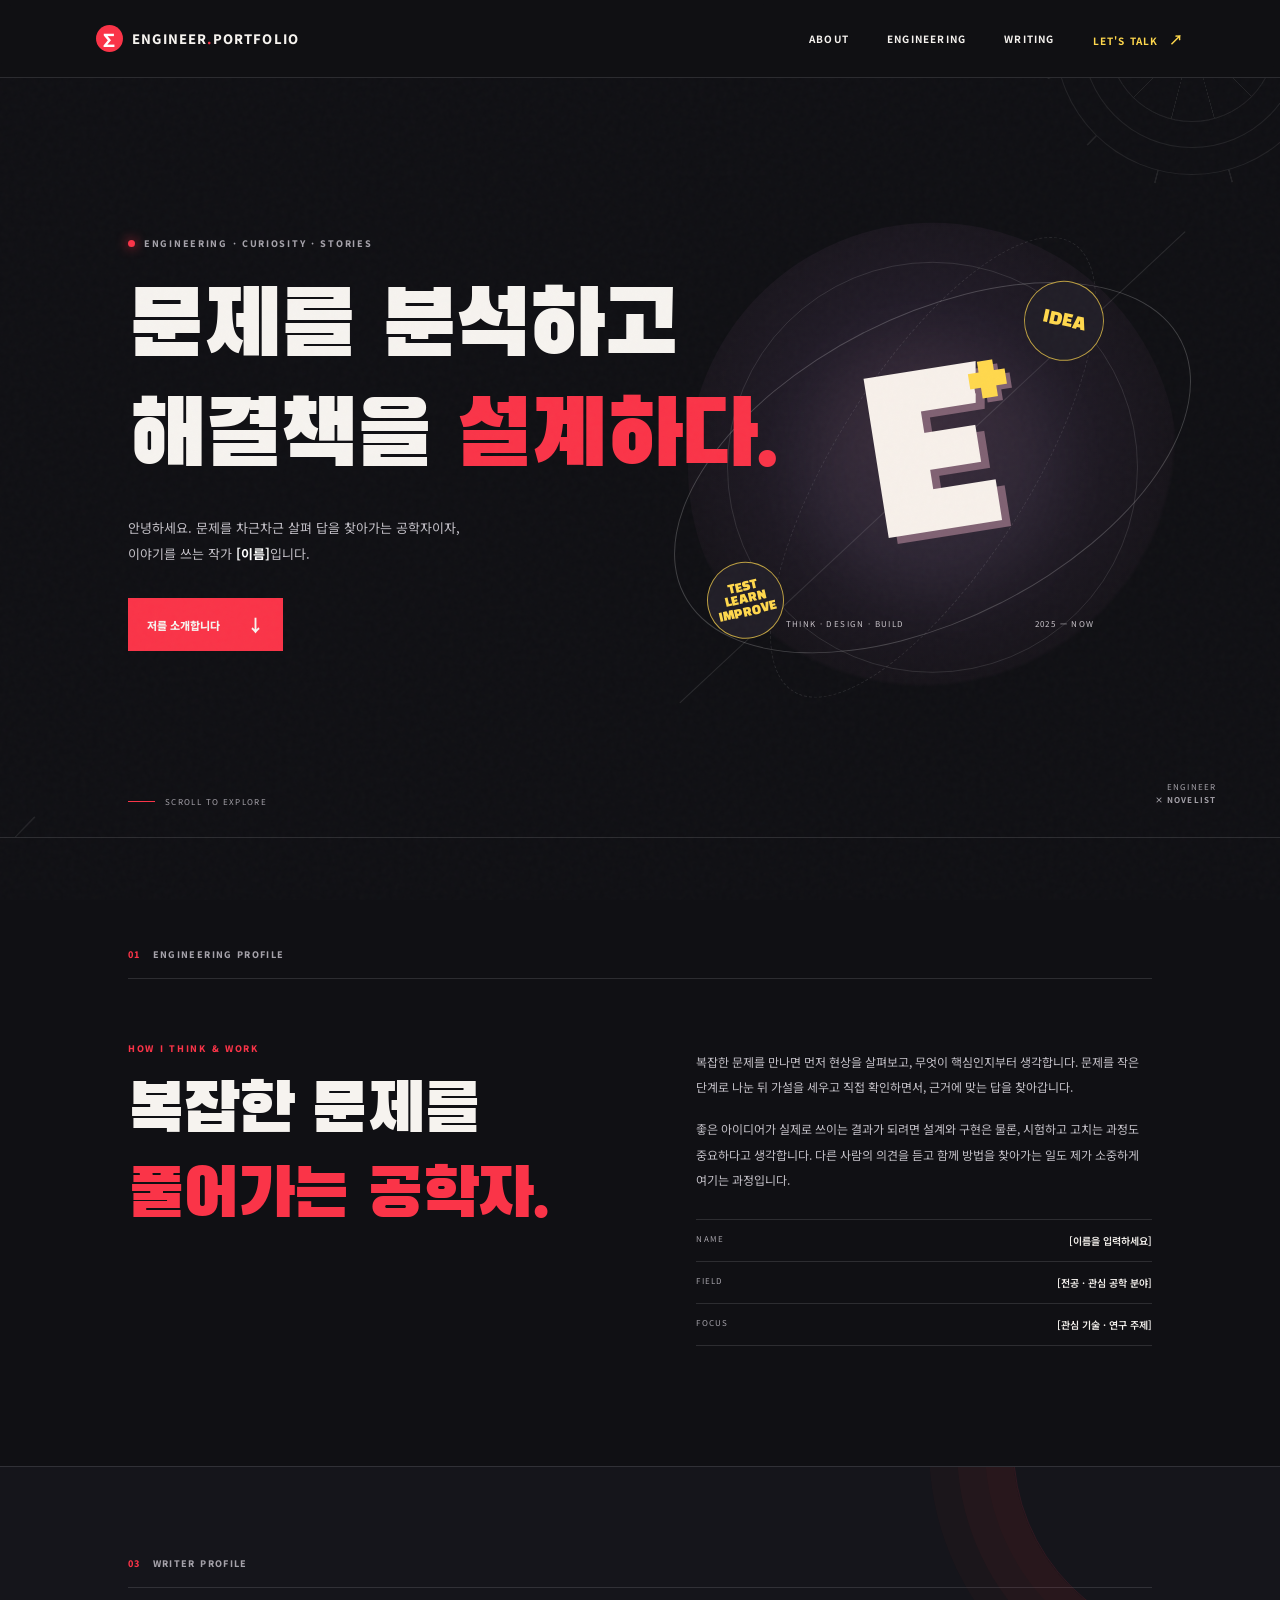
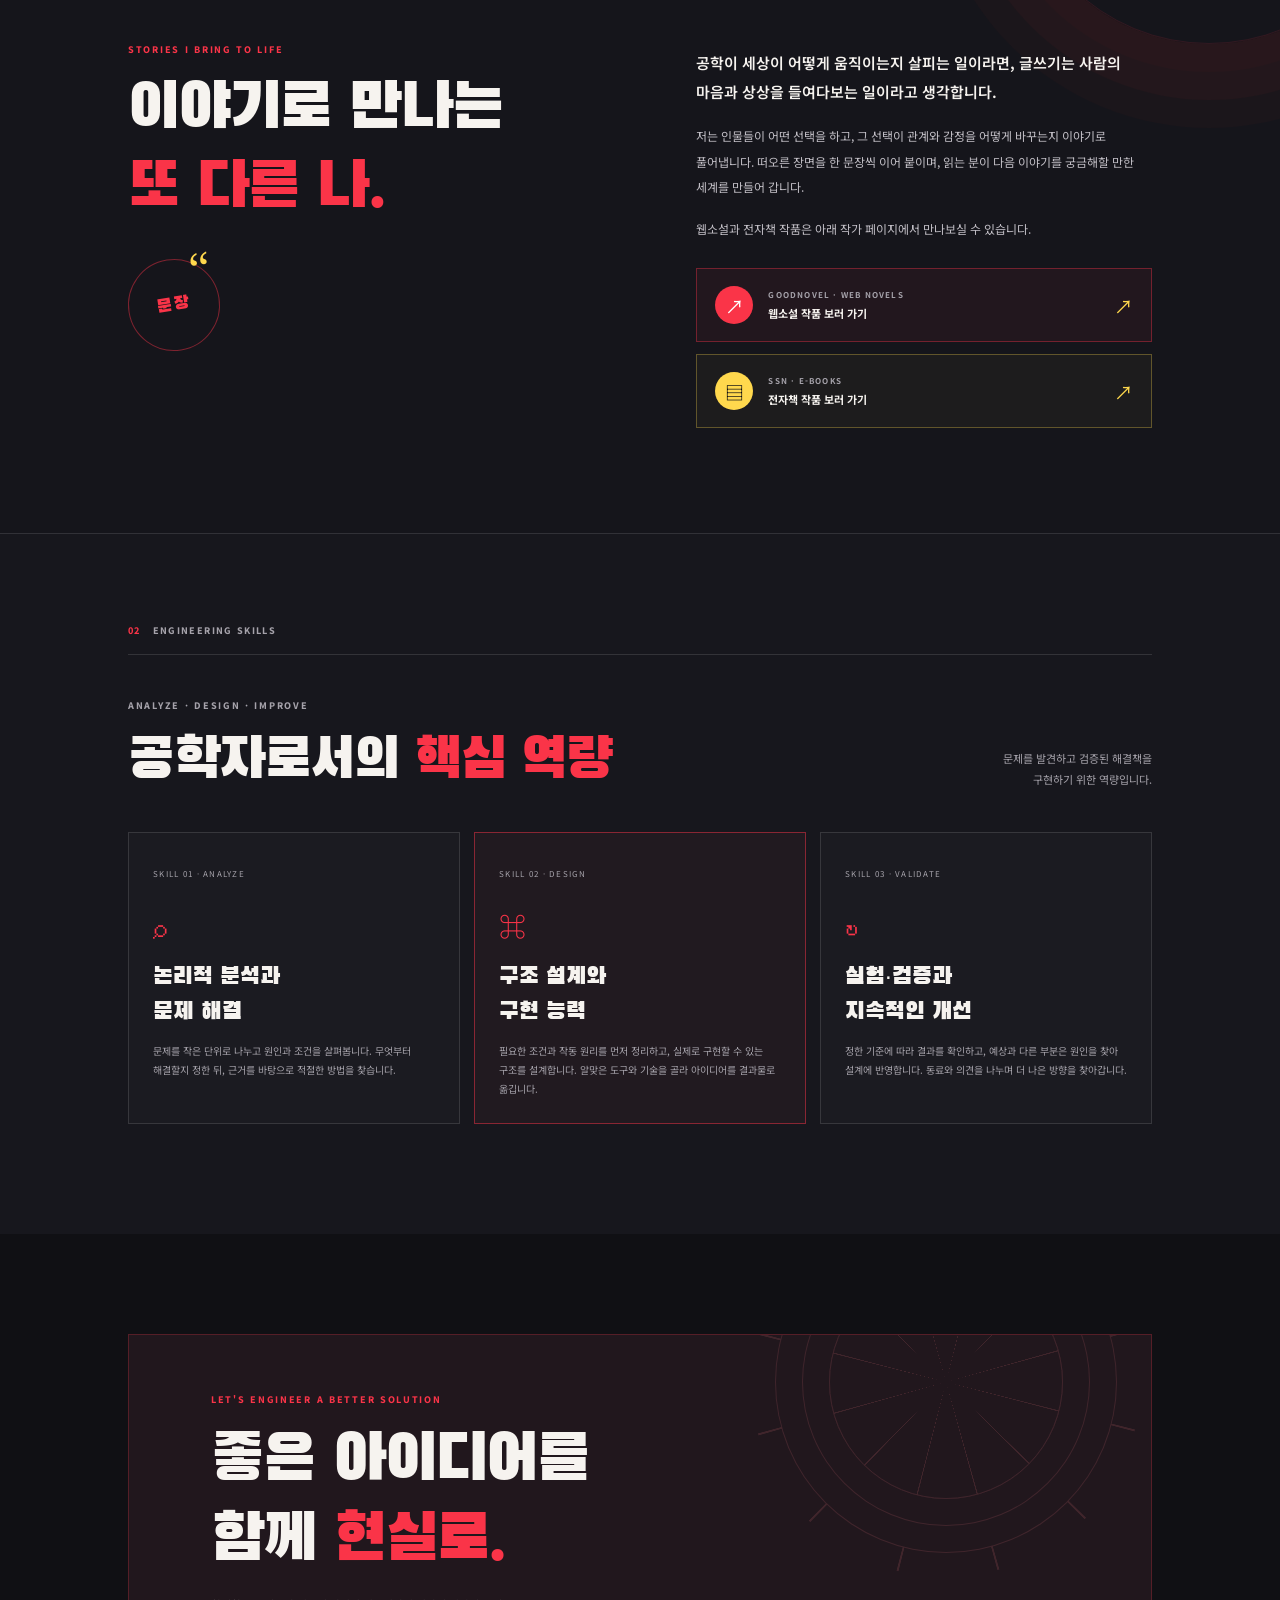
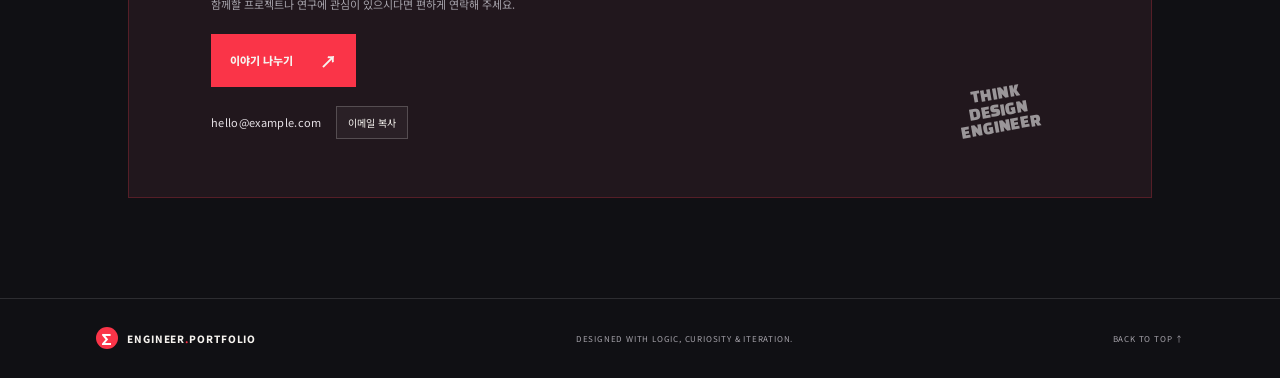
==== index.html @ 5119127a "Improve search engine discoverability" ====
<!DOCTYPE html>
<html lang="ko">
<head>
  <meta charset="UTF-8">
  <meta name="viewport" content="width=device-width, initial-scale=1.0">
  <meta name="theme-color" content="#101014">
  <meta name="description" content="공학과 글쓰기를 함께 이어가는 포트폴리오입니다. 문제를 분석하고 해결책을 설계하는 과정, 웹소설과 전자책 작품을 소개합니다.">
  <meta name="robots" content="index,follow,max-image-preview:large">
  <link rel="canonical" href="https://ahnyeeun1481-ctrl.github.io/ai2/">
  <meta property="og:type" content="website">
  <meta property="og:locale" content="ko_KR">
  <meta property="og:site_name" content="Engineer &amp; Novelist Portfolio">
  <meta property="og:title" content="공학자이자 작가의 포트폴리오">
  <meta property="og:description" content="공학과 글쓰기를 함께 이어가는 포트폴리오입니다. 공학 프로젝트와 웹소설·전자책 작품을 소개합니다.">
  <meta property="og:url" content="https://ahnyeeun1481-ctrl.github.io/ai2/">
  <meta name="twitter:card" content="summary">
  <title>공학자이자 작가의 포트폴리오 | Engineer &amp; Novelist</title>
  <script type="application/ld+json">
    {
      "@context": "https://schema.org",
      "@type": "ProfilePage",
      "name": "공학자이자 작가의 포트폴리오",
      "url": "https://ahnyeeun1481-ctrl.github.io/ai2/",
      "inLanguage": "ko-KR",
      "mainEntity": {
        "@type": "Person",
        "jobTitle": ["공학자", "작가"],
        "knowsAbout": ["공학", "문제 해결", "웹소설", "전자책"]
      }
    }
  </script>
  <link rel="preconnect" href="https://fonts.googleapis.com">
  <link rel="preconnect" href="https://fonts.gstatic.com" crossorigin>
  <link href="https://fonts.googleapis.com/css2?family=Black+Han+Sans&family=Noto+Sans+KR:wght@400;500;600;700;800&display=swap" rel="stylesheet">
  <link rel="stylesheet" href="style.css">
  <script src="script.js" defer></script>
</head>
<body>
  <div class="page-grain" aria-hidden="true"></div>
  <header class="site-header">
    <a class="brand" href="#home" aria-label="홈으로">
      <span class="brand-mark" aria-hidden="true">∑</span>
      <span>ENGINEER<span class="brand-dot">.</span>PORTFOLIO</span>
    </a>
    <button class="menu-toggle" type="button" aria-label="메뉴 열기" aria-expanded="false" aria-controls="main-nav">
      <span></span><span></span>
    </button>
    <nav class="main-nav" id="main-nav" aria-label="주요 메뉴">
      <a href="#about">ABOUT</a>
      <a href="#powers">ENGINEERING</a>
      <a href="#writing">WRITING</a>
      <a href="#contact" class="nav-contact">LET'S TALK <span aria-hidden="true">↗</span></a>
    </nav>
    <div class="reading-progress" aria-hidden="true"><span class="reading-progress-bar"></span></div>
  </header>

  <main>
    <section class="intro" id="home">
      <div class="blueprint-decoration web-one" aria-hidden="true"></div>
      <div class="blueprint-decoration web-two" aria-hidden="true"></div>
      <div class="intro-copy">
        <p class="eyebrow"><span class="status-dot"></span> ENGINEERING · CURIOSITY · STORIES</p>
        <h1>문제를 분석하고<br>해결책을 <span class="accent-text">설계하다.</span></h1>
        <p class="hero-description">안녕하세요. 문제를 차근차근 살펴 답을 찾아가는 공학자이자,<br class="desktop-break"> 이야기를 쓰는 작가 <strong>[이름]</strong>입니다.</p>
        <a class="primary-button" href="#about">저를 소개합니다 <span aria-hidden="true">↓</span></a>
      </div>
      <div class="engineering-art" aria-label="공학 설계와 회로를 표현한 그래픽">
        <div class="art-orbit orbit-one"></div>
        <div class="art-orbit orbit-two"></div>
        <div class="hero-sun"></div>
        <div class="engineering-monogram">E<span>+</span></div>
        <div class="art-caption"><span>THINK · DESIGN · BUILD</span><span>2025 — NOW</span></div>
        <div class="burst burst-top" aria-hidden="true">IDEA</div>
        <div class="burst burst-bottom" aria-hidden="true">TEST<br>LEARN<br>IMPROVE</div>
      </div>
      <a class="scroll-cue" href="#about"><span></span> SCROLL TO EXPLORE</a>
      <div class="folio-number" aria-hidden="true">ENGINEER<br><strong>× NOVELIST</strong></div>
    </section>

    <section class="about section-wrap" id="about">
      <div class="section-label"><span>01</span> ENGINEERING PROFILE</div>
      <div class="about-grid">
        <div>
          <p class="eyebrow red-eyebrow">HOW I THINK & WORK</p>
          <h2>복잡한 문제를<br><span class="accent-text">풀어가는 공학자.</span></h2>
        </div>
        <div class="about-copy">
          <p>복잡한 문제를 만나면 먼저 현상을 살펴보고, 무엇이 핵심인지부터 생각합니다. 문제를 작은 단계로 나눈 뒤 가설을 세우고 직접 확인하면서, 근거에 맞는 답을 찾아갑니다.</p>
          <p>좋은 아이디어가 실제로 쓰이는 결과가 되려면 설계와 구현은 물론, 시험하고 고치는 과정도 중요하다고 생각합니다. 다른 사람의 의견을 듣고 함께 방법을 찾아가는 일도 제가 소중하게 여기는 과정입니다.</p>
          <div class="identity-list">
            <div><span>NAME</span><strong>[이름을 입력하세요]</strong></div>
            <div><span>FIELD</span><strong>[전공 · 관심 공학 분야]</strong></div>
            <div><span>FOCUS</span><strong>[관심 기술 · 연구 주제]</strong></div>
          </div>
        </div>
      </div>
    </section>

    <section class="writing-section" id="writing">
      <div class="section-wrap">
        <div class="section-label"><span>03</span> WRITER PROFILE</div>
        <div class="writing-grid">
          <div class="writing-heading">
            <p class="eyebrow red-eyebrow">STORIES I BRING TO LIFE</p>
            <h2>이야기로 만나는<br><span class="accent-text">또 다른 나.</span></h2>
            <div class="writing-emblem" aria-hidden="true"><span>문장</span><b>“</b></div>
          </div>
          <div class="writing-copy">
            <p class="writing-lead">공학이 세상이 어떻게 움직이는지 살피는 일이라면, 글쓰기는 사람의 마음과 상상을 들여다보는 일이라고 생각합니다.</p>
            <p>저는 인물들이 어떤 선택을 하고, 그 선택이 관계와 감정을 어떻게 바꾸는지 이야기로 풀어냅니다. 떠오른 장면을 한 문장씩 이어 붙이며, 읽는 분이 다음 이야기를 궁금해할 만한 세계를 만들어 갑니다.</p>
            <p>웹소설과 전자책 작품은 아래 작가 페이지에서 만나보실 수 있습니다.</p>
            <a class="writer-link" href="https://www.goodnovel.com/author/324108716" target="_blank" rel="noopener noreferrer">
              <span class="writer-link-icon" aria-hidden="true">↗</span>
              <span><small>GOODNOVEL · WEB NOVELS</small><strong>웹소설 작품 보러 가기</strong></span>
              <span class="writer-link-arrow" aria-hidden="true">↗</span>
            </a>
            <a class="writer-link ebook-link" href="https://ssn.so/series/author/33793/" target="_blank" rel="noopener noreferrer">
              <span class="writer-link-icon" aria-hidden="true">▤</span>
              <span><small>SSN · E-BOOKS</small><strong>전자책 작품 보러 가기</strong></span>
              <span class="writer-link-arrow" aria-hidden="true">↗</span>
            </a>
          </div>
        </div>
      </div>
    </section>

    <section class="powers" id="powers">
      <div class="section-wrap">
        <div class="section-label"><span>02</span> ENGINEERING SKILLS</div>
        <div class="powers-heading">
          <div><p class="eyebrow">ANALYZE · DESIGN · IMPROVE</p><h2>공학자로서의 <span class="accent-text">핵심 역량</span></h2></div>
          <p>문제를 발견하고 검증된 해결책을<br>구현하기 위한 역량입니다.</p>
        </div>
        <div class="power-cards">
          <article class="power-card">
            <span class="card-number">SKILL 01 · ANALYZE</span><span class="power-icon" aria-hidden="true">⌕</span>
            <h3>논리적 분석과<br>문제 해결</h3><p>문제를 작은 단위로 나누고 원인과 조건을 살펴봅니다. 무엇부터 해결할지 정한 뒤, 근거를 바탕으로 적절한 방법을 찾습니다.</p>
          </article>
          <article class="power-card featured-card">
            <span class="card-number">SKILL 02 · DESIGN</span><span class="power-icon" aria-hidden="true">⌘</span>
            <h3>구조 설계와<br>구현 능력</h3><p>필요한 조건과 작동 원리를 먼저 정리하고, 실제로 구현할 수 있는 구조를 설계합니다. 알맞은 도구와 기술을 골라 아이디어를 결과물로 옮깁니다.</p>
          </article>
          <article class="power-card">
            <span class="card-number">SKILL 03 · VALIDATE</span><span class="power-icon" aria-hidden="true">↻</span>
            <h3>실험·검증과<br>지속적인 개선</h3><p>정한 기준에 따라 결과를 확인하고, 예상과 다른 부분은 원인을 찾아 설계에 반영합니다. 동료와 의견을 나누며 더 나은 방향을 찾아갑니다.</p>
          </article>
        </div>
      </div>
    </section>

    <section class="contact section-wrap" id="contact">
      <div class="contact-panel">
        <div class="contact-web" aria-hidden="true"></div>
        <p class="eyebrow">LET'S ENGINEER A BETTER SOLUTION</p>
        <h2>좋은 아이디어를<br>함께 <span class="accent-text">현실로.</span></h2>
        <p class="contact-description">함께할 프로젝트나 연구에 관심이 있으시다면 편하게 연락해 주세요.</p>
        <a class="primary-button" href="mailto:hello@example.com">이야기 나누기 <span aria-hidden="true">↗</span></a>
        <div class="contact-copy-row">
          <span class="contact-email">hello@example.com</span>
          <button class="copy-email-button" type="button" data-email="hello@example.com">이메일 복사</button>
          <span class="copy-status" role="status" aria-live="polite"></span>
        </div>
        <span class="contact-stamp" aria-hidden="true">THINK<br>DESIGN<br>ENGINEER</span>
      </div>
    </section>
  </main>

  <footer class="site-footer"><a class="brand" href="#home"><span class="brand-mark" aria-hidden="true">∑</span><span>ENGINEER<span class="brand-dot">.</span>PORTFOLIO</span></a><p>DESIGNED WITH LOGIC, CURIOSITY & ITERATION.</p><a href="#home" class="back-top">BACK TO TOP ↑</a></footer>
  <button class="back-to-top-button" type="button" aria-label="페이지 맨 위로 이동" aria-hidden="true" tabindex="-1" title="맨 위로">↑</button>
</body>
</html>
---- style.css ----
:root {
  color-scheme: dark;
  --bg: #101014;
  --panel: #17171d;
  --text: #f6f3ef;
  --muted: #a5a2aa;
  --red: #fa3448;
  --yellow: #ffd84d;
  --line: rgba(255,255,255,.12);
  --display: "Black Han Sans", Impact, sans-serif;
  --body: "Noto Sans KR", sans-serif;
}

* { box-sizing: border-box; }
html { scroll-behavior: smooth; scroll-padding-top: 90px; }
body { margin: 0; background: var(--bg); color: var(--text); font-family: var(--body); -webkit-font-smoothing: antialiased; }
a { color: inherit; text-decoration: none; }
button { font: inherit; }
.page-grain { position: fixed; inset: 0; z-index: 5; pointer-events: none; opacity: .08; background-image: url("data:image/svg+xml,%3Csvg viewBox='0 0 180 180' xmlns='http://www.w3.org/2000/svg'%3E%3Cfilter id='n'%3E%3CfeTurbulence type='fractalNoise' baseFrequency='.9' numOctaves='3' stitchTiles='stitch'/%3E%3C/filter%3E%3Crect width='100%25' height='100%25' filter='url(%23n)' opacity='.28'/%3E%3C/svg%3E"); }
.site-header { height: 78px; padding: 0 7.5%; display: flex; align-items: center; justify-content: space-between; border-bottom: 1px solid var(--line); position: sticky; top: 0; z-index: 10; background: rgba(16,16,20,.88); backdrop-filter: blur(16px); -webkit-backdrop-filter: blur(16px); }
.reading-progress { position: absolute; left: 0; right: 0; bottom: -1px; height: 2px; overflow: hidden; pointer-events: none; }
.reading-progress-bar { display: block; width: 100%; height: 100%; background: var(--red); transform: scaleX(0); transform-origin: left; will-change: transform; }
.brand { display: inline-flex; align-items: center; gap: 9px; font-size: 13px; font-weight: 800; letter-spacing: .09em; }
.brand-mark { display: grid; place-items: center; width: 27px; height: 27px; border-radius: 50%; background: var(--red); color: white; font-size: 18px; }
.brand-dot { color: var(--red); }
.main-nav { display: flex; align-items: center; gap: 38px; font-size: 10px; font-weight: 700; letter-spacing: .12em; }
.main-nav a { transition: color .2s; }
.main-nav a:hover, .back-top:hover { color: var(--red); }
.main-nav .nav-contact { color: var(--yellow); }
.nav-contact span { margin-left: 6px; font-size: 14px; }
.menu-toggle { display: none; }
.intro { min-height: 650px; height: min(760px, calc(100svh - 78px)); max-height: 850px; padding: 0 10%; position: relative; overflow: hidden; display: flex; align-items: center; border-bottom: 1px solid var(--line); }
.intro-copy { position: relative; z-index: 2; padding-bottom: 27px; }
.eyebrow { font-size: 9px; font-weight: 800; letter-spacing: .19em; color: var(--muted); }
.intro .eyebrow { display: flex; align-items: center; gap: 9px; }
.status-dot { width: 7px; height: 7px; border-radius: 50%; background: var(--red); box-shadow: 0 0 12px var(--red); }
h1, h2, h3, p { margin-top: 0; }
h1, h2 { font-family: var(--display); font-weight: 400; letter-spacing: -.025em; }
h1 { font-size: clamp(53px, 7.2vw, 94px); line-height: 1.19; margin: 25px 0 21px; }
.accent-text { color: var(--red); }
.hero-description { color: #c2bfc6; font-size: 13px; line-height: 2; }
.hero-description strong { color: white; }
.primary-button { display: inline-flex; align-items: center; gap: 27px; padding: 14px 19px; margin-top: 18px; background: var(--red); font-size: 11px; font-weight: 800; transition: transform .2s, background .2s; }
.primary-button:hover { transform: translateY(-3px); background: #ff4b5d; }
.primary-button span { font-size: 17px; }
.engineering-art { width: min(42vw, 490px); aspect-ratio: 1; position: absolute; right: 8%; top: 50%; transform: translateY(-48%); border-radius: 50%; display: grid; place-items: center; background: radial-gradient(circle at 48% 43%, #302330 0, #221c28 33%, #17141a 66%, transparent 67%); }
.engineering-art::before { content: ""; position: absolute; inset: 8%; border: 1px solid rgba(255,255,255,.11); border-radius: 50%; }
.engineering-art::after { content: ""; position: absolute; width: 141%; height: 1px; background: rgba(255,255,255,.11); transform: rotate(-43deg); }
.hero-sun { position: absolute; width: 52%; height: 52%; border-radius: 50%; background: #827089; opacity: .13; filter: blur(30px); }
.engineering-monogram { position: relative; z-index: 1; font-family: var(--display); font-size: clamp(110px, 18vw, 215px); letter-spacing: -.12em; color: #f7f0ea; text-shadow: 8px 8px 0 #806273; transform: rotate(-9deg); }
.engineering-monogram span { color: var(--yellow); font-size: .48em; vertical-align: top; text-shadow: 4px 4px 0 #806273; }
.art-orbit { position: absolute; border: 1px solid rgba(255,255,255,.2); border-radius: 50%; transform: rotate(-27deg); }
.orbit-one { inset: 19% -7%; }
.orbit-two { inset: -4% 30%; transform: rotate(32deg); border-style: dashed; opacity: .5; }
.art-caption { position: absolute; left: 20%; right: 17%; bottom: 17%; display: flex; justify-content: space-between; font-size: 8px; letter-spacing: .17em; color: #c9c4ca; }
.burst { position: absolute; z-index: 2; display: grid; place-items: center; width: 80px; height: 80px; border: 1px solid rgba(255,216,77,.7); border-radius: 50%; background: #211e27; color: var(--yellow); font-family: var(--display); text-align: center; }
.burst-top { top: 12%; right: 15%; font-size: 17px; transform: rotate(12deg); }
.burst-bottom { width: 77px; height: 77px; left: 4%; bottom: 15%; font-size: 12px; line-height: 1.05; transform: rotate(-13deg); }
.blueprint-decoration { position: absolute; width: 300px; height: 300px; opacity: .09; pointer-events: none; }
.web-one { top: -190px; right: -62px; background: repeating-conic-gradient(from 0deg at 50% 50%, transparent 0deg 14deg, #ddd 14.2deg 14.6deg, transparent 14.8deg 30deg); border-radius: 50%; }
.web-one::after { content: ""; position: absolute; inset: 22%; border: 1px solid #ddd; border-radius: 50%; box-shadow: 0 0 0 25px var(--bg), 0 0 0 26px #ddd, 0 0 0 52px var(--bg), 0 0 0 53px #ddd; }
.web-two { bottom: -237px; left: -220px; background: repeating-conic-gradient(transparent 0deg 14deg, #ddd 14.2deg 14.6deg, transparent 14.8deg 30deg); border-radius: 50%; }
.scroll-cue { position: absolute; bottom: 30px; left: 10%; display: flex; align-items: center; gap: 10px; font-size: 8px; letter-spacing: .17em; color: var(--muted); }
.scroll-cue span { width: 27px; height: 1px; background: var(--red); }
.folio-number { position: absolute; right: 5%; bottom: 30px; color: var(--muted); font-size: 8px; line-height: 1.7; letter-spacing: .14em; text-align: right; }
.issue-number strong { color: white; }
.section-wrap { padding-left: 10%; padding-right: 10%; }
.about { padding-top: 110px; padding-bottom: 120px; }
.section-label { display: flex; gap: 12px; align-items: center; padding-bottom: 17px; border-bottom: 1px solid var(--line); font-size: 9px; font-weight: 800; letter-spacing: .15em; color: var(--muted); }
.section-label span { color: var(--red); }
.about-grid { display: grid; grid-template-columns: 1fr 1fr; gap: 11%; padding-top: 63px; }
.red-eyebrow { color: var(--red); }
h2 { font-size: clamp(42px, 5.5vw, 68px); line-height: 1.25; margin: 15px 0 0; }
.about-copy { padding-top: 7px; }
.about-copy > p { font-size: 12px; color: #c2bfc6; line-height: 2.1; margin-bottom: 17px; word-break: keep-all; }
.identity-list { border-top: 1px solid var(--line); margin-top: 27px; }
.identity-list div { display: flex; justify-content: space-between; gap: 15px; border-bottom: 1px solid var(--line); padding: 13px 0; font-size: 10px; }
.identity-list span { color: var(--muted); font-size: 8px; letter-spacing: .15em; }
.identity-list strong { font-weight: 600; text-align: right; }
.writing-section { position: relative; overflow: hidden; padding: 90px 0 105px; background: #15151b; border-top: 1px solid var(--line); border-bottom: 1px solid var(--line); }
.writing-section::after { content: ""; position: absolute; width: 390px; height: 390px; top: -215px; right: -125px; border: 1px solid rgba(250,52,72,.12); border-radius: 50%; box-shadow: 0 0 0 28px rgba(250,52,72,.025), 0 0 0 56px rgba(250,52,72,.035), 0 0 0 84px rgba(250,52,72,.025); pointer-events: none; }
.writing-grid { position: relative; z-index: 1; display: grid; grid-template-columns: 1fr 1fr; gap: 11%; padding-top: 55px; }
.writing-heading { position: relative; }
.writing-heading h2 { font-size: clamp(42px, 5vw, 63px); }
.writing-emblem { position: relative; display: grid; place-items: center; width: 92px; height: 92px; margin-top: 31px; border: 1px solid rgba(250,52,72,.45); border-radius: 50%; color: var(--red); font-family: var(--display); transform: rotate(-9deg); }
.writing-emblem span { font-size: 18px; letter-spacing: .12em; }
.writing-emblem b { position: absolute; top: -15px; right: 3px; color: var(--yellow); font-family: Georgia, serif; font-size: 48px; font-weight: 400; }
.writing-copy { padding-top: 5px; }
.writing-copy > p { color: #c2bfc6; font-size: 12px; line-height: 2.1; margin-bottom: 17px; word-break: keep-all; }
.writing-copy > .writing-lead { color: var(--text); font-size: 15px; font-weight: 600; line-height: 1.95; }
.writer-link { display: flex; align-items: center; gap: 15px; margin-top: 27px; padding: 17px 18px; border: 1px solid rgba(250,52,72,.38); background: rgba(250,52,72,.055); transition: background .2s, border-color .2s, transform .2s; }
.writer-link:hover { transform: translateY(-3px); border-color: var(--red); background: rgba(250,52,72,.12); }
.writer-link.ebook-link { margin-top: 12px; border-color: rgba(255,216,77,.3); background: rgba(255,216,77,.035); }
.writer-link.ebook-link:hover { border-color: var(--yellow); background: rgba(255,216,77,.1); }
.writer-link.ebook-link .writer-link-icon { background: var(--yellow); color: var(--bg); }
.writer-link-icon { display: grid; place-items: center; flex: 0 0 38px; height: 38px; border-radius: 50%; background: var(--red); color: white; font-size: 19px; }
.writer-link > span:nth-child(2) { display: grid; gap: 5px; }
.writer-link small { color: var(--muted); font-size: 8px; font-weight: 700; letter-spacing: .15em; }
.writer-link strong { font-size: 11px; }
.writer-link-arrow { margin-left: auto; color: var(--yellow); font-size: 19px; }
.powers { background: #17171d; padding: 90px 0 110px; }
.powers-heading { display: flex; align-items: end; justify-content: space-between; padding: 44px 0 35px; }
.powers-heading h2 { font-size: clamp(38px, 4.7vw, 56px); }
.powers-heading > p { color: var(--muted); font-size: 11px; line-height: 1.9; text-align: right; margin: 0 0 7px; }
.power-cards { display: grid; grid-template-columns: repeat(3, 1fr); gap: 14px; }
.power-card { min-height: 260px; position: relative; padding: 25px 24px; border: 1px solid var(--line); background: rgba(255,255,255,.015); transition: border-color .25s, background .25s, transform .25s, box-shadow .25s; }
.power-card:hover { transform: translateY(-5px); border-color: rgba(250,52,72,.55); background: rgba(250,52,72,.045); box-shadow: 0 16px 35px rgba(0,0,0,.2); }
.featured-card { background: #211a20; border-color: rgba(250,52,72,.48); transform: translateY(-8px); }
.featured-card:hover { transform: translateY(-13px); }
.card-number { color: var(--muted); font-size: 8px; letter-spacing: .16em; }
.power-icon { display: block; margin: 24px 0 15px; color: var(--red); font-size: 27px; }
.power-card h3 { font-family: var(--display); font-size: 24px; font-weight: 400; line-height: 1.45; margin-bottom: 11px; }
.power-card p { margin: 0; color: var(--muted); font-size: 10px; line-height: 1.9; word-break: keep-all; }
.contact { padding-top: 100px; padding-bottom: 100px; }
.contact-panel { position: relative; overflow: hidden; min-height: 355px; padding: 58px 8%; background: #21171d; border: 1px solid rgba(250,52,72,.24); }
.contact-panel > :not(.contact-web) { position: relative; z-index: 1; }
.contact-panel .eyebrow { color: var(--red); }
.contact-panel h2 { font-size: clamp(43px, 5.2vw, 64px); }
.contact-description { color: var(--muted); font-size: 11px; margin: 15px 0 0; }
.contact-panel .primary-button { margin-top: 22px; }
.contact-copy-row { display: flex; align-items: center; flex-wrap: wrap; gap: 10px 14px; margin-top: 19px; }
.contact-email { color: #e5e0e5; font-size: 11px; letter-spacing: .03em; }
.copy-email-button { padding: 8px 11px; border: 1px solid rgba(255,255,255,.2); background: rgba(255,255,255,.04); color: var(--text); font-size: 10px; cursor: pointer; transition: border-color .2s, background .2s, color .2s; }
.copy-email-button:hover, .copy-email-button:focus-visible { border-color: var(--red); background: rgba(250,52,72,.12); }
.copy-status { min-height: 1em; color: var(--yellow); font-size: 10px; }
.copy-email-button:focus-visible, .back-to-top-button:focus-visible { outline: 2px solid var(--yellow); outline-offset: 3px; }
.contact-web { position: absolute; width: 390px; height: 390px; right: 1%; top: -32%; opacity: .22; border-radius: 50%; background: repeating-conic-gradient(transparent 0deg 14deg, #ad5660 14.2deg 14.6deg, transparent 14.8deg 30deg); }
.contact-web::after { content: ""; position: absolute; inset: 20%; border: 1px solid #ad5660; border-radius: 50%; box-shadow: 0 0 0 26px #21171d, 0 0 0 27px #ad5660, 0 0 0 53px #21171d, 0 0 0 54px #ad5660; }
.contact-stamp { position: absolute !important; right: 11%; bottom: 13%; color: rgba(255,255,255,.55); font-family: var(--display); font-size: 15px; line-height: 1.1; text-align: center; transform: rotate(-10deg); }
.site-footer { min-height: 80px; padding: 20px 7.5%; border-top: 1px solid var(--line); display: flex; align-items: center; justify-content: space-between; gap: 16px; }
.site-footer .brand { font-size: 10px; }
.site-footer .brand-mark { width: 22px; height: 22px; font-size: 15px; }
.site-footer p, .back-top { color: var(--muted); font-size: 8px; letter-spacing: .1em; margin: 0; }
.back-top { transition: color .2s; }
.back-to-top-button { position: fixed; right: 24px; bottom: 24px; z-index: 8; display: grid; place-items: center; width: 46px; height: 46px; border: 1px solid rgba(255,255,255,.2); border-radius: 50%; background: rgba(23,23,29,.92); color: var(--text); font-size: 22px; cursor: pointer; opacity: 0; visibility: hidden; transform: translateY(10px); transition: opacity .2s, visibility .2s, transform .2s, background .2s, border-color .2s; backdrop-filter: blur(10px); -webkit-backdrop-filter: blur(10px); }
.back-to-top-button.is-visible { opacity: 1; visibility: visible; transform: translateY(0); }
.back-to-top-button:hover { border-color: var(--red); background: var(--red); }
.reveal { opacity: 0; transform: translateY(22px); transition: opacity .65s ease, transform .65s ease; }
.reveal.is-visible { opacity: 1; transform: translateY(0); }

@media (min-width: 1400px) { .intro { padding-left: calc((100vw - 1120px)/2); } .scroll-cue { left: calc((100vw - 1120px)/2); } }
@media (max-width: 800px) {
  .site-header { height: 68px; padding: 0 6%; }
  .menu-toggle { width: 38px; height: 38px; display: grid; align-content: center; justify-items: center; gap: 6px; border: 1px solid var(--line); background: transparent; color: white; cursor: pointer; }
  .menu-toggle span { width: 15px; height: 1px; background: currentColor; transition: transform .2s; }
  .menu-toggle[aria-expanded="true"] span:first-child { transform: translateY(3.5px) rotate(45deg); }
  .menu-toggle[aria-expanded="true"] span:last-child { transform: translateY(-3.5px) rotate(-45deg); }
  .main-nav { position: absolute; top: 67px; left: 0; right: 0; display: none; gap: 0; flex-direction: column; align-items: stretch; padding: 9px 6% 17px; background: #141419; border-bottom: 1px solid var(--line); }
  .main-nav.is-open { display: flex; }
  .main-nav a { padding: 13px 0; border-bottom: 1px solid var(--line); }
  .main-nav a:last-child { border: 0; }
  .intro { min-height: 710px; height: calc(100svh - 68px); max-height: 850px; padding: 0 7%; align-items: flex-start; }
  .intro-copy { padding-top: 13vh; }
  .engineering-art { width: min(70vw, 390px); top: auto; right: 4%; bottom: 0; transform: none; opacity: .82; }
  .intro-copy { z-index: 3; }
  h1 { font-size: clamp(53px, 11vw, 78px); }
  .hero-description { font-size: 12px; }
  .scroll-cue { left: 7%; bottom: 23px; }
  .folio-number { right: 7%; bottom: 23px; }
  .section-wrap { padding-left: 7%; padding-right: 7%; }
  .about { padding-top: 80px; padding-bottom: 85px; }
  .about-grid { grid-template-columns: 1fr; gap: 28px; padding-top: 40px; }
  .about-grid h2 br { display: none; }
  .writing-section { padding: 72px 0 78px; }
  .writing-grid { grid-template-columns: 1fr; gap: 23px; padding-top: 40px; }
  .writing-emblem { width: 72px; height: 72px; margin-top: 20px; }
  .writing-emblem span { font-size: 15px; }
  .writing-emblem b { font-size: 40px; }
  .powers { padding: 72px 0 80px; }
  .power-cards { grid-template-columns: 1fr; gap: 11px; }
  .power-card { min-height: auto; padding: 23px; }
  .featured-card, .featured-card:hover { transform: none; }
  .power-icon { margin: 15px 0 8px; }
  .power-card h3 br { display: none; }
  .contact { padding-top: 70px; padding-bottom: 70px; }
  .contact-panel { padding: 45px 7%; }
  .contact-stamp { right: 7%; bottom: 8%; }
  .back-to-top-button { right: 16px; bottom: 16px; width: 42px; height: 42px; }
}
@media (max-width: 480px) {
  .intro { min-height: 680px; }
  .intro-copy { padding-top: 12vh; }
  .intro .eyebrow { font-size: 7px; }
  h1 { font-size: 51px; }
  .engineering-art { width: 83vw; right: -7%; bottom: 4%; }
  .burst-top { width: 65px; height: 65px; }
  .burst-bottom { width: 62px; height: 62px; font-size: 10px; }
  .desktop-break { display: none; }
  .powers-heading { align-items: flex-start; gap: 10px; flex-direction: column; }
  .powers-heading > p { text-align: left; }
  .writer-link { gap: 11px; padding: 14px 12px; }
  .writer-link strong { font-size: 10px; }
  .contact-stamp { font-size: 11px; }
  .site-footer { flex-wrap: wrap; padding: 20px 6%; }
  .site-footer p { order: 3; width: 100%; }
}
@media (prefers-reduced-motion: reduce) { *, *::before, *::after { scroll-behavior: auto !important; transition-duration: .01ms !important; animation-duration: .01ms !important; } .reveal { opacity: 1; transform: none; } }
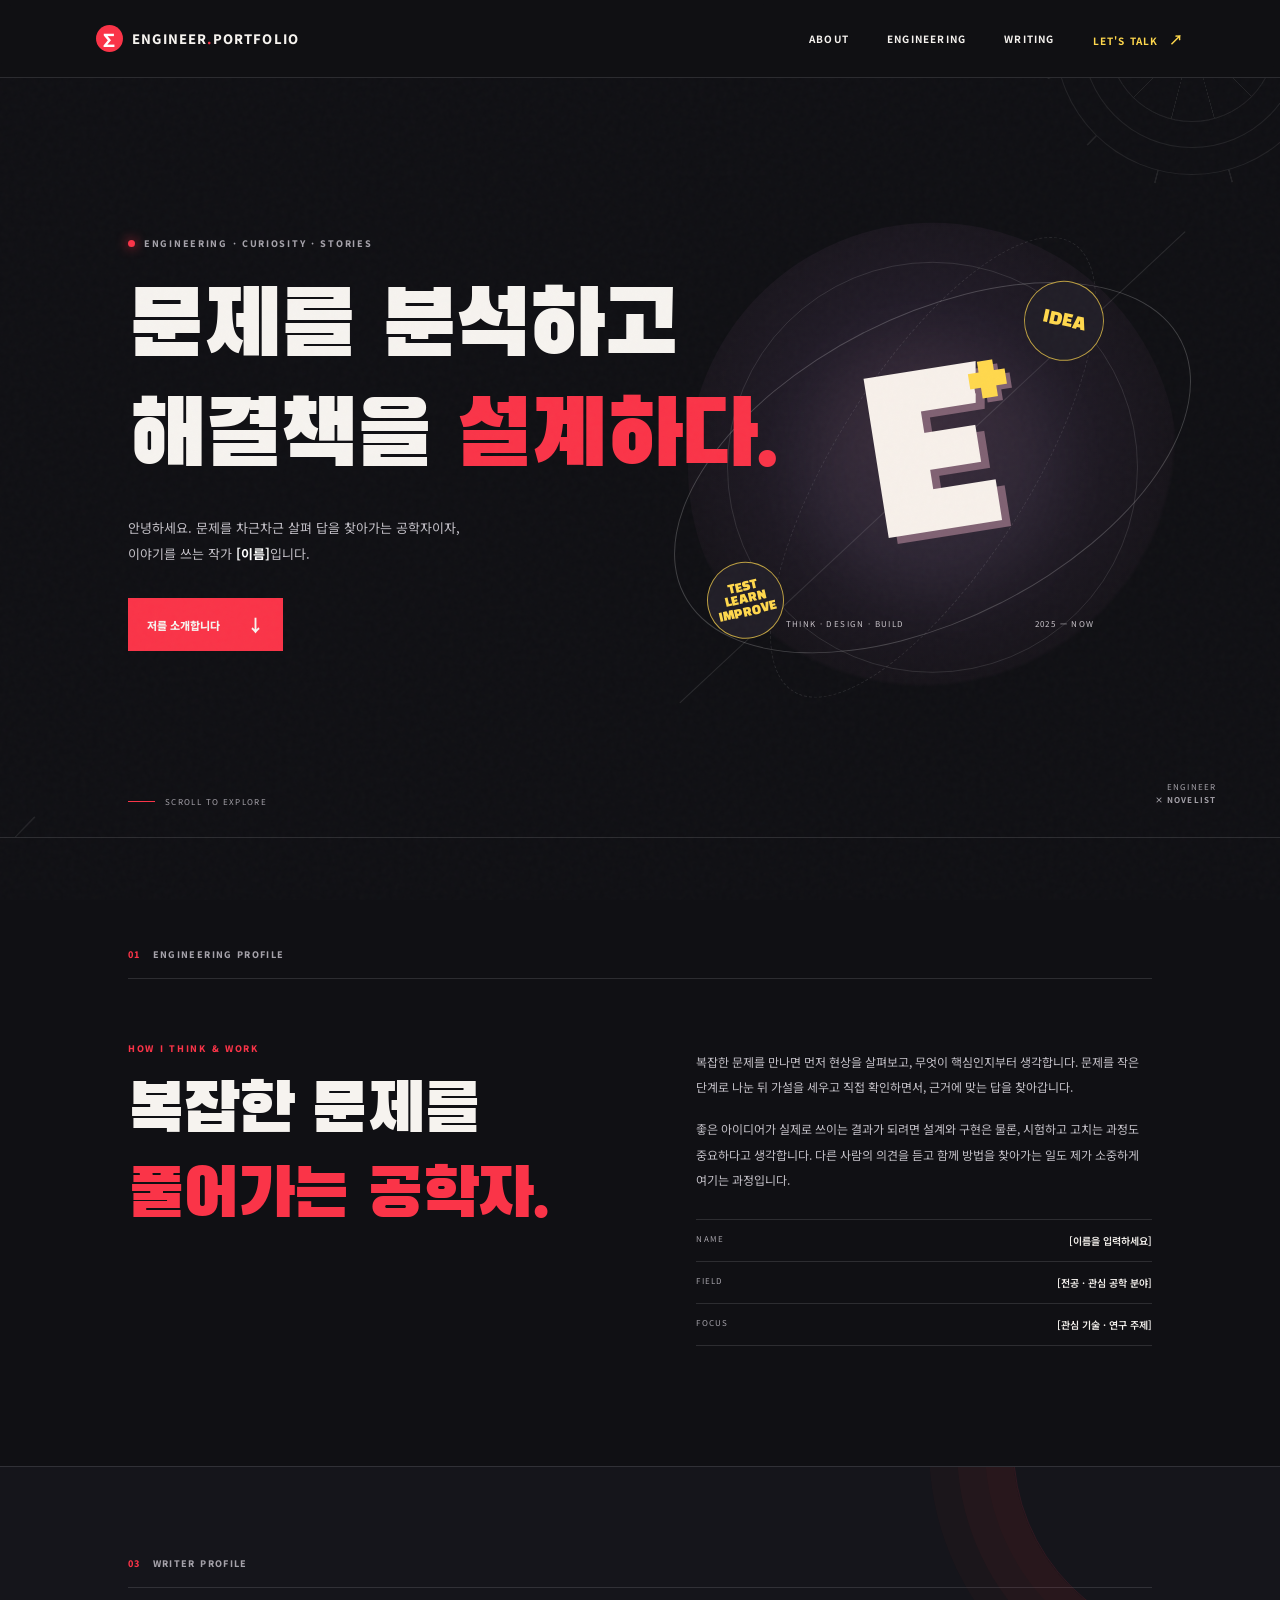
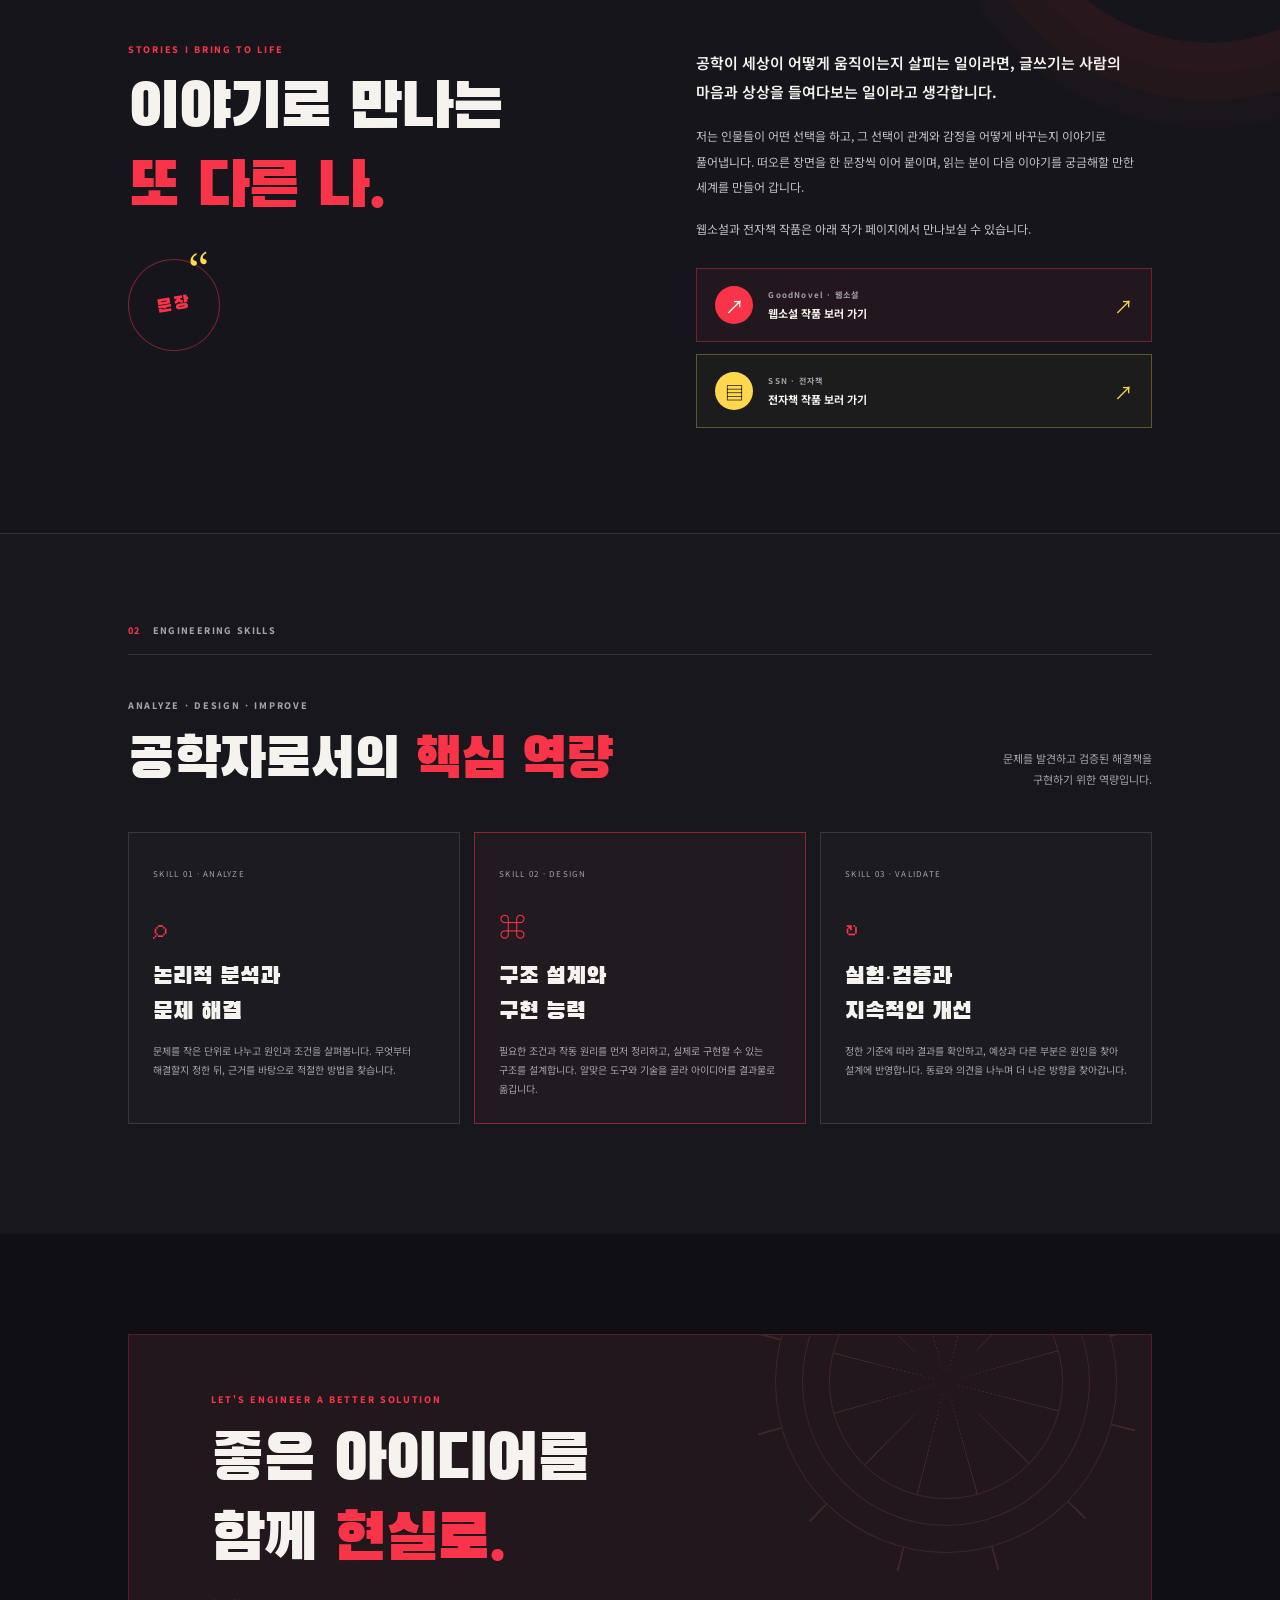
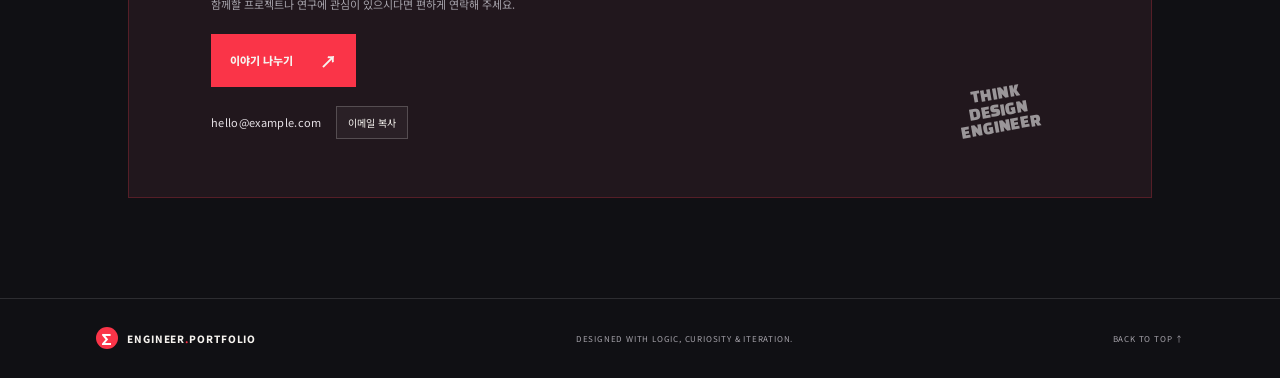
==== commit 8b0003e6: "Add local SQLite content management" ====
--- a/index.html
+++ b/index.html
@@ -4,22 +4,33 @@
   <meta charset="UTF-8">
   <meta name="viewport" content="width=device-width, initial-scale=1.0">
   <meta name="theme-color" content="#101014">
-  <meta name="description" content="공학과 글쓰기를 함께 이어가는 포트폴리오입니다. 문제를 분석하고 해결책을 설계하는 과정, 웹소설과 전자책 작품을 소개합니다.">
+  <meta name="description" content="문제를 분석하고 해결책을 설계하는 공학자, 인물과 이야기를 쓰는 소설 작가의 포트폴리오입니다. 공학 역량과 웹소설·전자책 작품을 소개합니다.">
   <meta name="robots" content="index,follow,max-image-preview:large">
   <link rel="canonical" href="https://ahnyeeun1481-ctrl.github.io/ai2/">
+  <link rel="alternate" type="application/json" href="site-content.json" title="Portfolio content data">
   <meta property="og:type" content="website">
   <meta property="og:locale" content="ko_KR">
-  <meta property="og:site_name" content="Engineer &amp; Novelist Portfolio">
-  <meta property="og:title" content="공학자이자 작가의 포트폴리오">
-  <meta property="og:description" content="공학과 글쓰기를 함께 이어가는 포트폴리오입니다. 공학 프로젝트와 웹소설·전자책 작품을 소개합니다.">
+  <meta property="og:site_name" content="공학자이자 소설 작가">
+  <meta property="og:title" content="공학자이자 소설 작가 | 공학·웹소설·전자책 포트폴리오">
+  <meta property="og:description" content="문제를 분석하고 해결책을 설계하는 공학자, 인물과 이야기를 쓰는 소설 작가의 포트폴리오입니다. 공학 역량과 웹소설·전자책 작품을 소개합니다.">
   <meta property="og:url" content="https://ahnyeeun1481-ctrl.github.io/ai2/">
-  <meta name="twitter:card" content="summary">
-  <title>공학자이자 작가의 포트폴리오 | Engineer &amp; Novelist</title>
+  <meta property="og:image" content="https://ahnyeeun1481-ctrl.github.io/ai2/og-image.svg">
+  <meta property="og:image:secure_url" content="https://ahnyeeun1481-ctrl.github.io/ai2/og-image.svg">
+  <meta property="og:image:type" content="image/svg+xml">
+  <meta property="og:image:width" content="1200">
+  <meta property="og:image:height" content="630">
+  <meta property="og:image:alt" content="공학자이자 소설 작가의 포트폴리오. 문제를 분석하고 이야기를 씁니다.">
+  <meta name="twitter:card" content="summary_large_image">
+  <meta name="twitter:title" content="공학자이자 소설 작가 | 공학·웹소설·전자책 포트폴리오">
+  <meta name="twitter:description" content="문제를 분석하고 해결책을 설계하는 공학자, 인물과 이야기를 쓰는 소설 작가의 포트폴리오입니다.">
+  <meta name="twitter:image" content="https://ahnyeeun1481-ctrl.github.io/ai2/og-image.svg">
+  <meta name="twitter:image:alt" content="공학자이자 소설 작가의 포트폴리오">
+  <title>공학자이자 소설 작가 | 공학·웹소설·전자책 포트폴리오</title>
   <script type="application/ld+json">
     {
       "@context": "https://schema.org",
       "@type": "ProfilePage",
-      "name": "공학자이자 작가의 포트폴리오",
+      "name": "공학자이자 소설 작가 포트폴리오",
       "url": "https://ahnyeeun1481-ctrl.github.io/ai2/",
       "inLanguage": "ko-KR",
       "mainEntity": {
@@ -85,12 +96,12 @@
           <h2>복잡한 문제를<br><span class="accent-text">풀어가는 공학자.</span></h2>
         </div>
         <div class="about-copy">
-          <p>복잡한 문제를 만나면 먼저 현상을 살펴보고, 무엇이 핵심인지부터 생각합니다. 문제를 작은 단계로 나눈 뒤 가설을 세우고 직접 확인하면서, 근거에 맞는 답을 찾아갑니다.</p>
-          <p>좋은 아이디어가 실제로 쓰이는 결과가 되려면 설계와 구현은 물론, 시험하고 고치는 과정도 중요하다고 생각합니다. 다른 사람의 의견을 듣고 함께 방법을 찾아가는 일도 제가 소중하게 여기는 과정입니다.</p>
+          <p data-content="about_paragraph_1">복잡한 문제를 만나면 먼저 현상을 살펴보고, 무엇이 핵심인지부터 생각합니다. 문제를 작은 단계로 나눈 뒤 가설을 세우고 직접 확인하면서, 근거에 맞는 답을 찾아갑니다.</p>
+          <p data-content="about_paragraph_2">좋은 아이디어가 실제로 쓰이는 결과가 되려면 설계와 구현은 물론, 시험하고 고치는 과정도 중요하다고 생각합니다. 다른 사람의 의견을 듣고 함께 방법을 찾아가는 일도 제가 소중하게 여기는 과정입니다.</p>
           <div class="identity-list">
-            <div><span>NAME</span><strong>[이름을 입력하세요]</strong></div>
-            <div><span>FIELD</span><strong>[전공 · 관심 공학 분야]</strong></div>
-            <div><span>FOCUS</span><strong>[관심 기술 · 연구 주제]</strong></div>
+            <div><span>NAME</span><strong data-content="name">[이름을 입력하세요]</strong></div>
+            <div><span>FIELD</span><strong data-content="field">[전공 · 관심 공학 분야]</strong></div>
+            <div><span>FOCUS</span><strong data-content="focus">[관심 기술 · 연구 주제]</strong></div>
           </div>
         </div>
       </div>
@@ -106,17 +117,17 @@
             <div class="writing-emblem" aria-hidden="true"><span>문장</span><b>“</b></div>
           </div>
           <div class="writing-copy">
-            <p class="writing-lead">공학이 세상이 어떻게 움직이는지 살피는 일이라면, 글쓰기는 사람의 마음과 상상을 들여다보는 일이라고 생각합니다.</p>
-            <p>저는 인물들이 어떤 선택을 하고, 그 선택이 관계와 감정을 어떻게 바꾸는지 이야기로 풀어냅니다. 떠오른 장면을 한 문장씩 이어 붙이며, 읽는 분이 다음 이야기를 궁금해할 만한 세계를 만들어 갑니다.</p>
-            <p>웹소설과 전자책 작품은 아래 작가 페이지에서 만나보실 수 있습니다.</p>
-            <a class="writer-link" href="https://www.goodnovel.com/author/324108716" target="_blank" rel="noopener noreferrer">
+            <p class="writing-lead" data-content="writing_paragraph_1">공학이 세상이 어떻게 움직이는지 살피는 일이라면, 글쓰기는 사람의 마음과 상상을 들여다보는 일이라고 생각합니다.</p>
+            <p data-content="writing_paragraph_2">저는 인물들이 어떤 선택을 하고, 그 선택이 관계와 감정을 어떻게 바꾸는지 이야기로 풀어냅니다. 떠오른 장면을 한 문장씩 이어 붙이며, 읽는 분이 다음 이야기를 궁금해할 만한 세계를 만들어 갑니다.</p>
+            <p data-content="writing_intro">웹소설과 전자책 작품은 아래 작가 페이지에서 만나보실 수 있습니다.</p>
+            <a class="writer-link" data-work-link="webnovels" href="https://www.goodnovel.com/author/324108716" target="_blank" rel="noopener noreferrer">
               <span class="writer-link-icon" aria-hidden="true">↗</span>
-              <span><small>GOODNOVEL · WEB NOVELS</small><strong>웹소설 작품 보러 가기</strong></span>
+              <span><small data-work-platform="webnovels">GOODNOVEL · WEB NOVELS</small><strong data-work-title="webnovels">웹소설 작품 보러 가기</strong></span>
               <span class="writer-link-arrow" aria-hidden="true">↗</span>
             </a>
-            <a class="writer-link ebook-link" href="https://ssn.so/series/author/33793/" target="_blank" rel="noopener noreferrer">
+            <a class="writer-link ebook-link" data-work-link="ebooks" href="https://ssn.so/series/author/33793/" target="_blank" rel="noopener noreferrer">
               <span class="writer-link-icon" aria-hidden="true">▤</span>
-              <span><small>SSN · E-BOOKS</small><strong>전자책 작품 보러 가기</strong></span>
+              <span><small data-work-platform="ebooks">SSN · E-BOOKS</small><strong data-work-title="ebooks">전자책 작품 보러 가기</strong></span>
               <span class="writer-link-arrow" aria-hidden="true">↗</span>
             </a>
           </div>
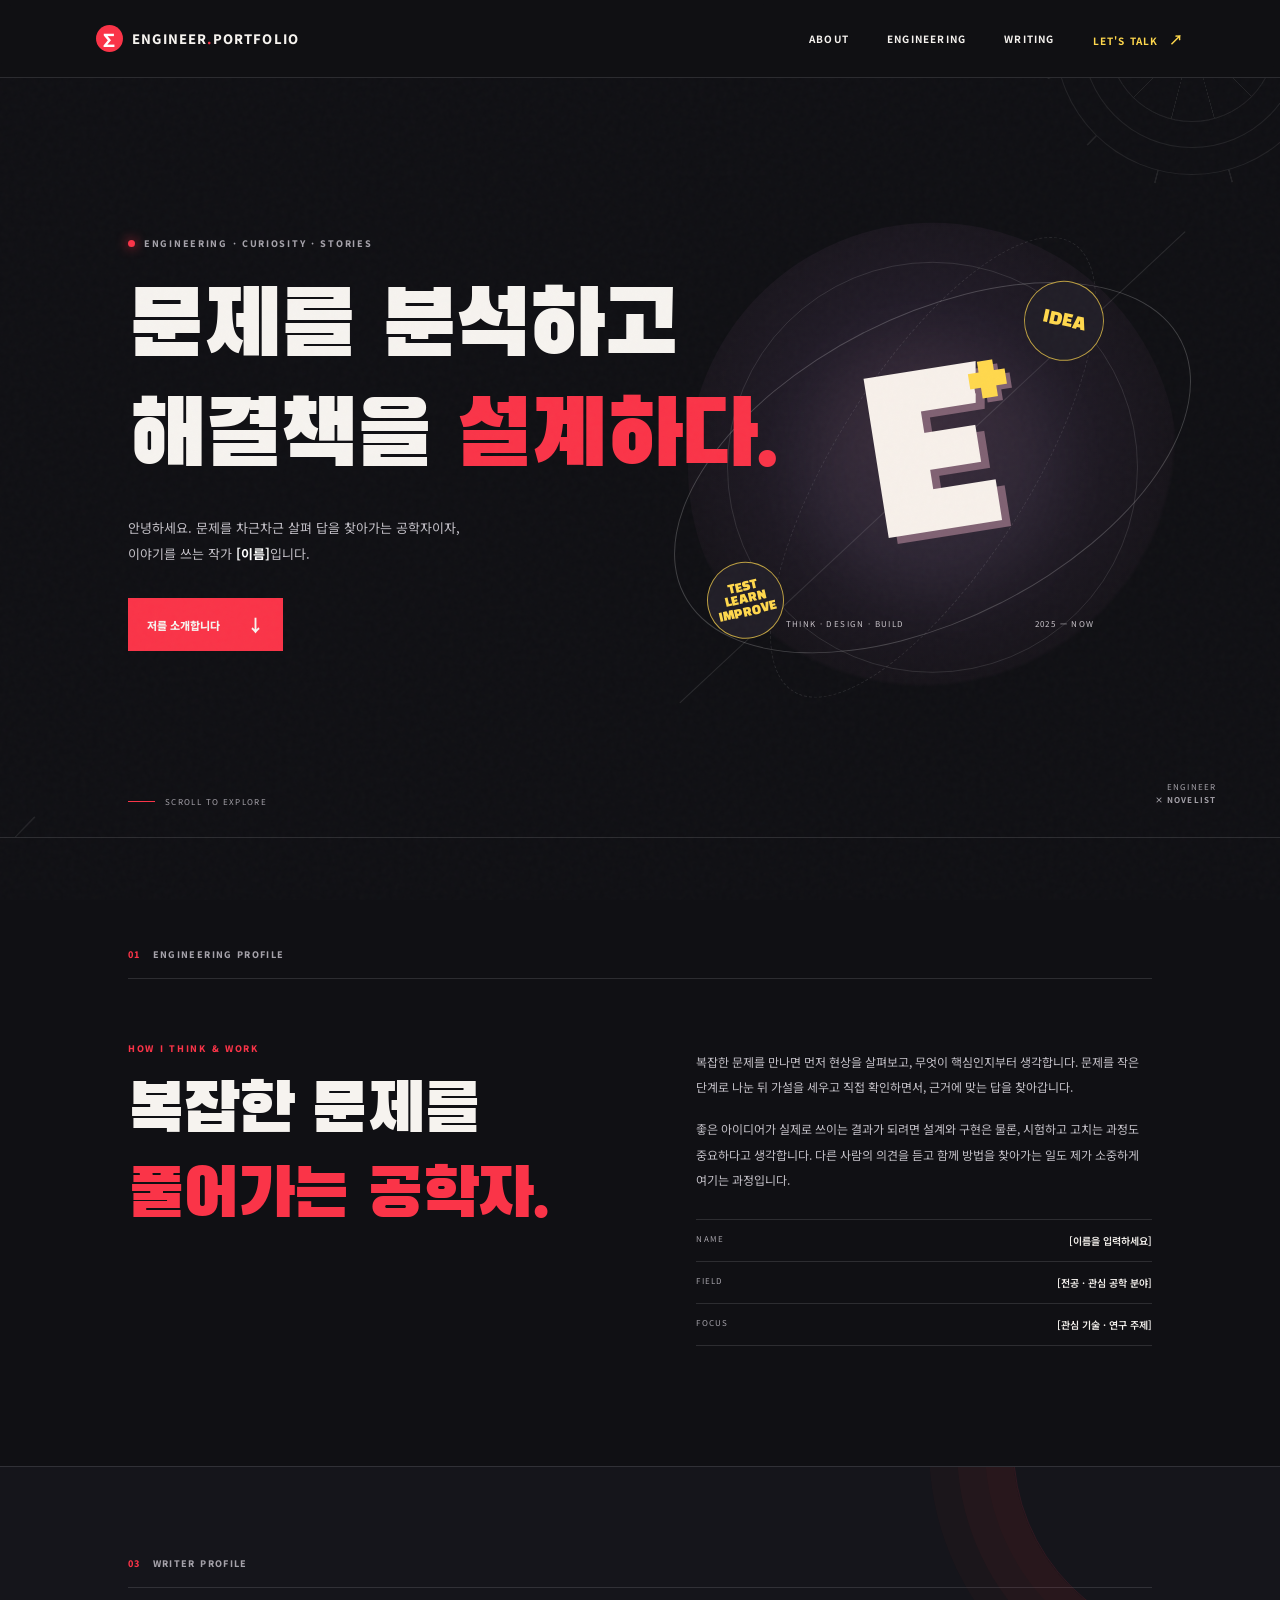
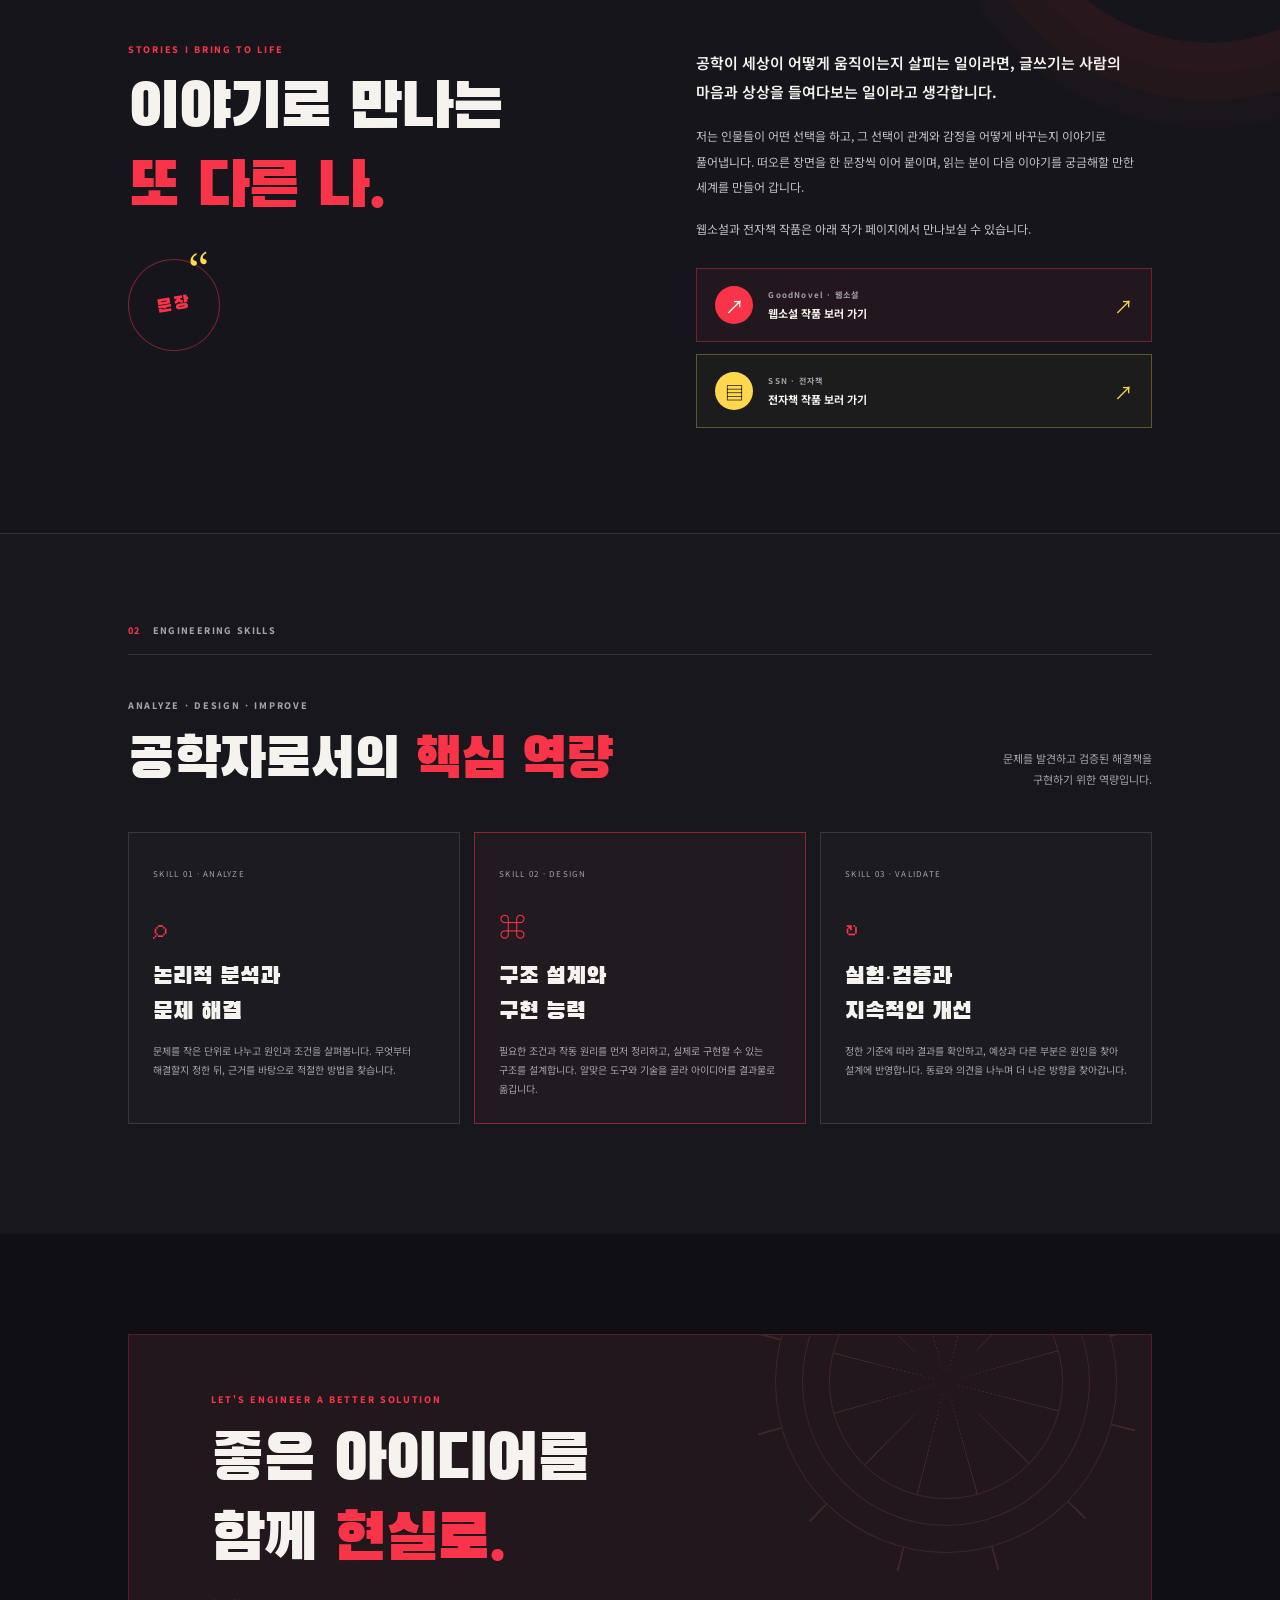
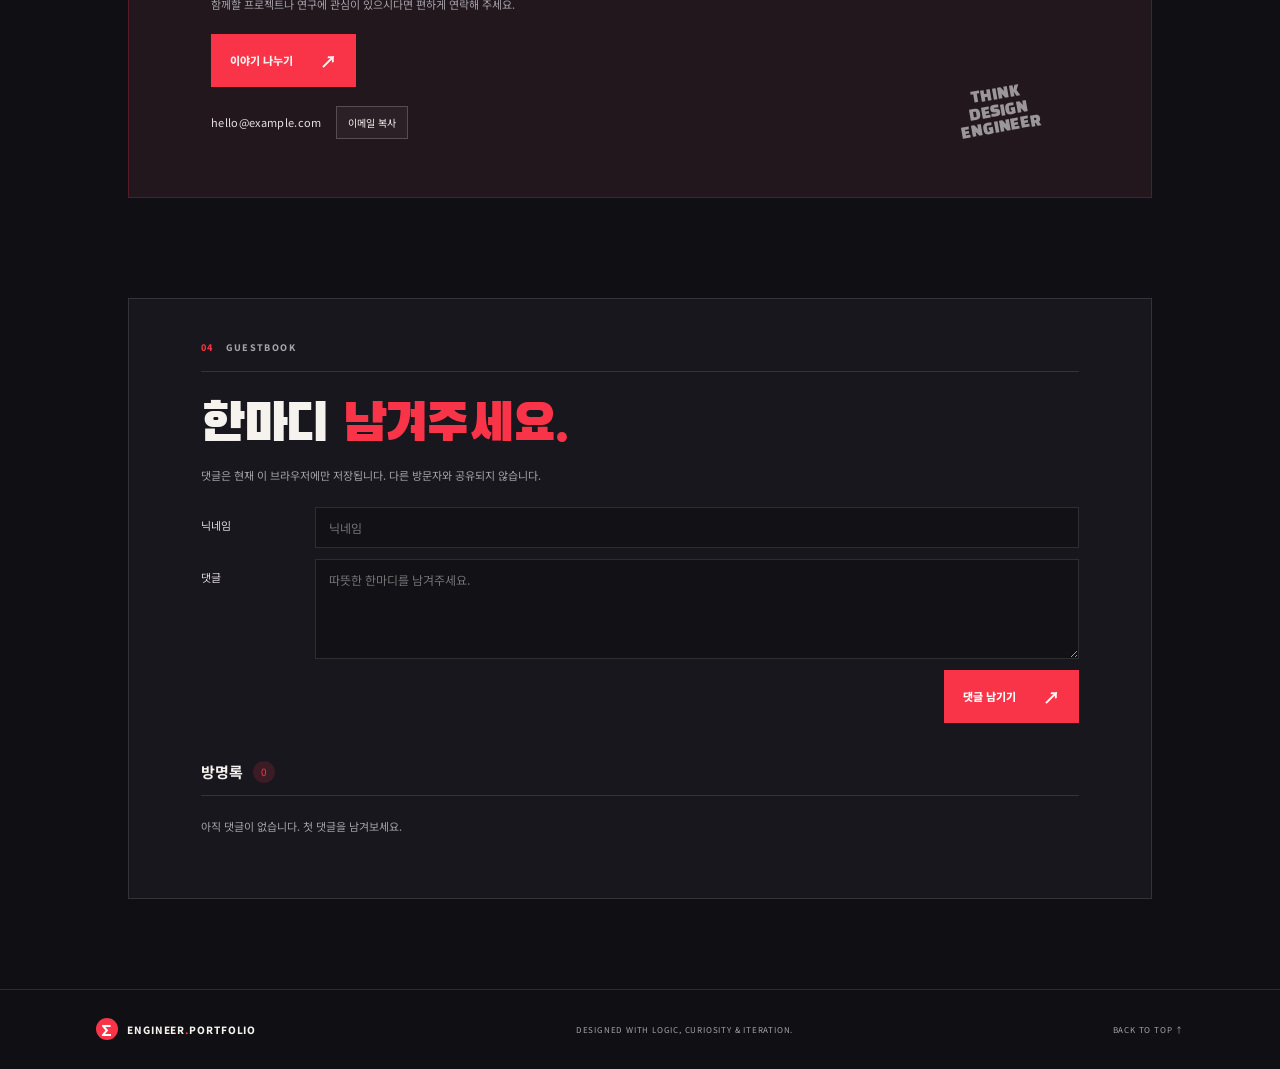
==== commit 3c0052a8: "Add local guestbook with SQLite comments" ====
--- a/index.html
+++ b/index.html
@@ -174,6 +174,23 @@
         <span class="contact-stamp" aria-hidden="true">THINK<br>DESIGN<br>ENGINEER</span>
       </div>
     </section>
+
+    <section class="guestbook section-wrap" id="guestbook">
+      <div class="guestbook-panel">
+        <div class="section-label"><span>04</span> GUESTBOOK</div>
+        <h2>한마디 <span class="accent-text">남겨주세요.</span></h2>
+        <p class="guestbook-notice">댓글은 현재 이 브라우저에만 저장됩니다. 다른 방문자와 공유되지 않습니다.</p>
+        <form class="comment-form" id="comment-form">
+          <label class="comment-name-label" for="comment-name">닉네임</label>
+          <input id="comment-name" name="author" type="text" maxlength="40" autocomplete="nickname" placeholder="닉네임" required>
+          <label class="comment-body-label" for="comment-body">댓글</label>
+          <textarea id="comment-body" name="body" maxlength="1000" rows="4" placeholder="따뜻한 한마디를 남겨주세요." required></textarea>
+          <div class="comment-form-footer"><span id="comment-status" role="status" aria-live="polite"></span><button class="primary-button" type="submit">댓글 남기기 <span aria-hidden="true">↗</span></button></div>
+        </form>
+        <div class="comment-list-heading"><h3>방명록</h3><span id="comment-count">0</span></div>
+        <ul class="comment-list" id="comment-list" aria-live="polite"></ul>
+      </div>
+    </section>
   </main>
 
   <footer class="site-footer"><a class="brand" href="#home"><span class="brand-mark" aria-hidden="true">∑</span><span>ENGINEER<span class="brand-dot">.</span>PORTFOLIO</span></a><p>DESIGNED WITH LOGIC, CURIOSITY & ITERATION.</p><a href="#home" class="back-top">BACK TO TOP ↑</a></footer>
--- a/style.css
+++ b/style.css
@@ -127,6 +127,30 @@
 .contact-web { position: absolute; width: 390px; height: 390px; right: 1%; top: -32%; opacity: .22; border-radius: 50%; background: repeating-conic-gradient(transparent 0deg 14deg, #ad5660 14.2deg 14.6deg, transparent 14.8deg 30deg); }
 .contact-web::after { content: ""; position: absolute; inset: 20%; border: 1px solid #ad5660; border-radius: 50%; box-shadow: 0 0 0 26px #21171d, 0 0 0 27px #ad5660, 0 0 0 53px #21171d, 0 0 0 54px #ad5660; }
 .contact-stamp { position: absolute !important; right: 11%; bottom: 13%; color: rgba(255,255,255,.55); font-family: var(--display); font-size: 15px; line-height: 1.1; text-align: center; transform: rotate(-10deg); }
+.guestbook { padding-top: 0; padding-bottom: 90px; }
+.guestbook-panel { padding: 42px clamp(22px, 6vw, 72px); border: 1px solid var(--line); background: var(--panel); }
+.guestbook-panel h2 { margin: 22px 0 8px; font-size: clamp(34px, 5vw, 52px); }
+.guestbook-notice { color: var(--muted); font-size: 11px; }
+.comment-form { display: grid; grid-template-columns: 100px minmax(0, 1fr); gap: 11px 14px; margin-top: 24px; }
+.comment-form label { align-self: start; padding-top: 10px; color: #ded9df; font-size: 11px; }
+.comment-form input, .comment-form textarea { width: 100%; padding: 11px 13px; border: 1px solid var(--line); background: #111116; color: var(--text); font: inherit; font-size: 12px; }
+.comment-form textarea { min-height: 100px; resize: vertical; }
+.comment-form input:focus, .comment-form textarea:focus { outline: 1px solid var(--red); border-color: var(--red); }
+.comment-form-footer { grid-column: 2; display: flex; align-items: center; justify-content: space-between; gap: 12px; }
+.comment-form-footer .primary-button { margin-top: 0; border: 0; color: white; cursor: pointer; }
+#comment-status { color: var(--yellow); font-size: 10px; }
+.comment-list-heading { display: flex; align-items: center; gap: 10px; margin-top: 38px; padding-bottom: 12px; border-bottom: 1px solid var(--line); }
+.comment-list-heading h3 { margin: 0; font-size: 15px; }
+#comment-count { display: grid; place-items: center; min-width: 22px; height: 22px; border-radius: 50%; background: rgba(250,52,72,.16); color: var(--red); font-size: 10px; }
+.comment-list { display: grid; gap: 0; margin: 0; padding: 0; list-style: none; }
+.comment-item { position: relative; padding: 18px 46px 18px 0; border-bottom: 1px solid var(--line); }
+.comment-item-header { display: flex; align-items: center; gap: 12px; }
+.comment-item-header strong { font-size: 12px; }
+.comment-item-header time { color: var(--muted); font-size: 10px; }
+.comment-item > p { margin: 8px 0 0; color: #d0ccd2; font-size: 12px; line-height: 1.8; white-space: pre-wrap; overflow-wrap: anywhere; }
+.comment-delete { position: absolute; top: 17px; right: 0; padding: 5px 8px; border: 1px solid var(--line); background: transparent; color: var(--muted); font-size: 10px; cursor: pointer; }
+.comment-delete:hover, .comment-delete:focus-visible { border-color: var(--red); color: var(--text); }
+.comment-empty { padding: 22px 0; color: var(--muted); font-size: 11px; }
 .site-footer { min-height: 80px; padding: 20px 7.5%; border-top: 1px solid var(--line); display: flex; align-items: center; justify-content: space-between; gap: 16px; }
 .site-footer .brand { font-size: 10px; }
 .site-footer .brand-mark { width: 22px; height: 22px; font-size: 15px; }
@@ -175,6 +199,11 @@
   .contact { padding-top: 70px; padding-bottom: 70px; }
   .contact-panel { padding: 45px 7%; }
   .contact-stamp { right: 7%; bottom: 8%; }
+  .guestbook { padding-bottom: 65px; }
+  .guestbook-panel { padding: 30px 7%; }
+  .comment-form { grid-template-columns: 1fr; gap: 7px; }
+  .comment-form label { padding-top: 4px; }
+  .comment-form-footer { grid-column: 1; align-items: flex-start; flex-direction: column; }
   .back-to-top-button { right: 16px; bottom: 16px; width: 42px; height: 42px; }
 }
 @media (max-width: 480px) {
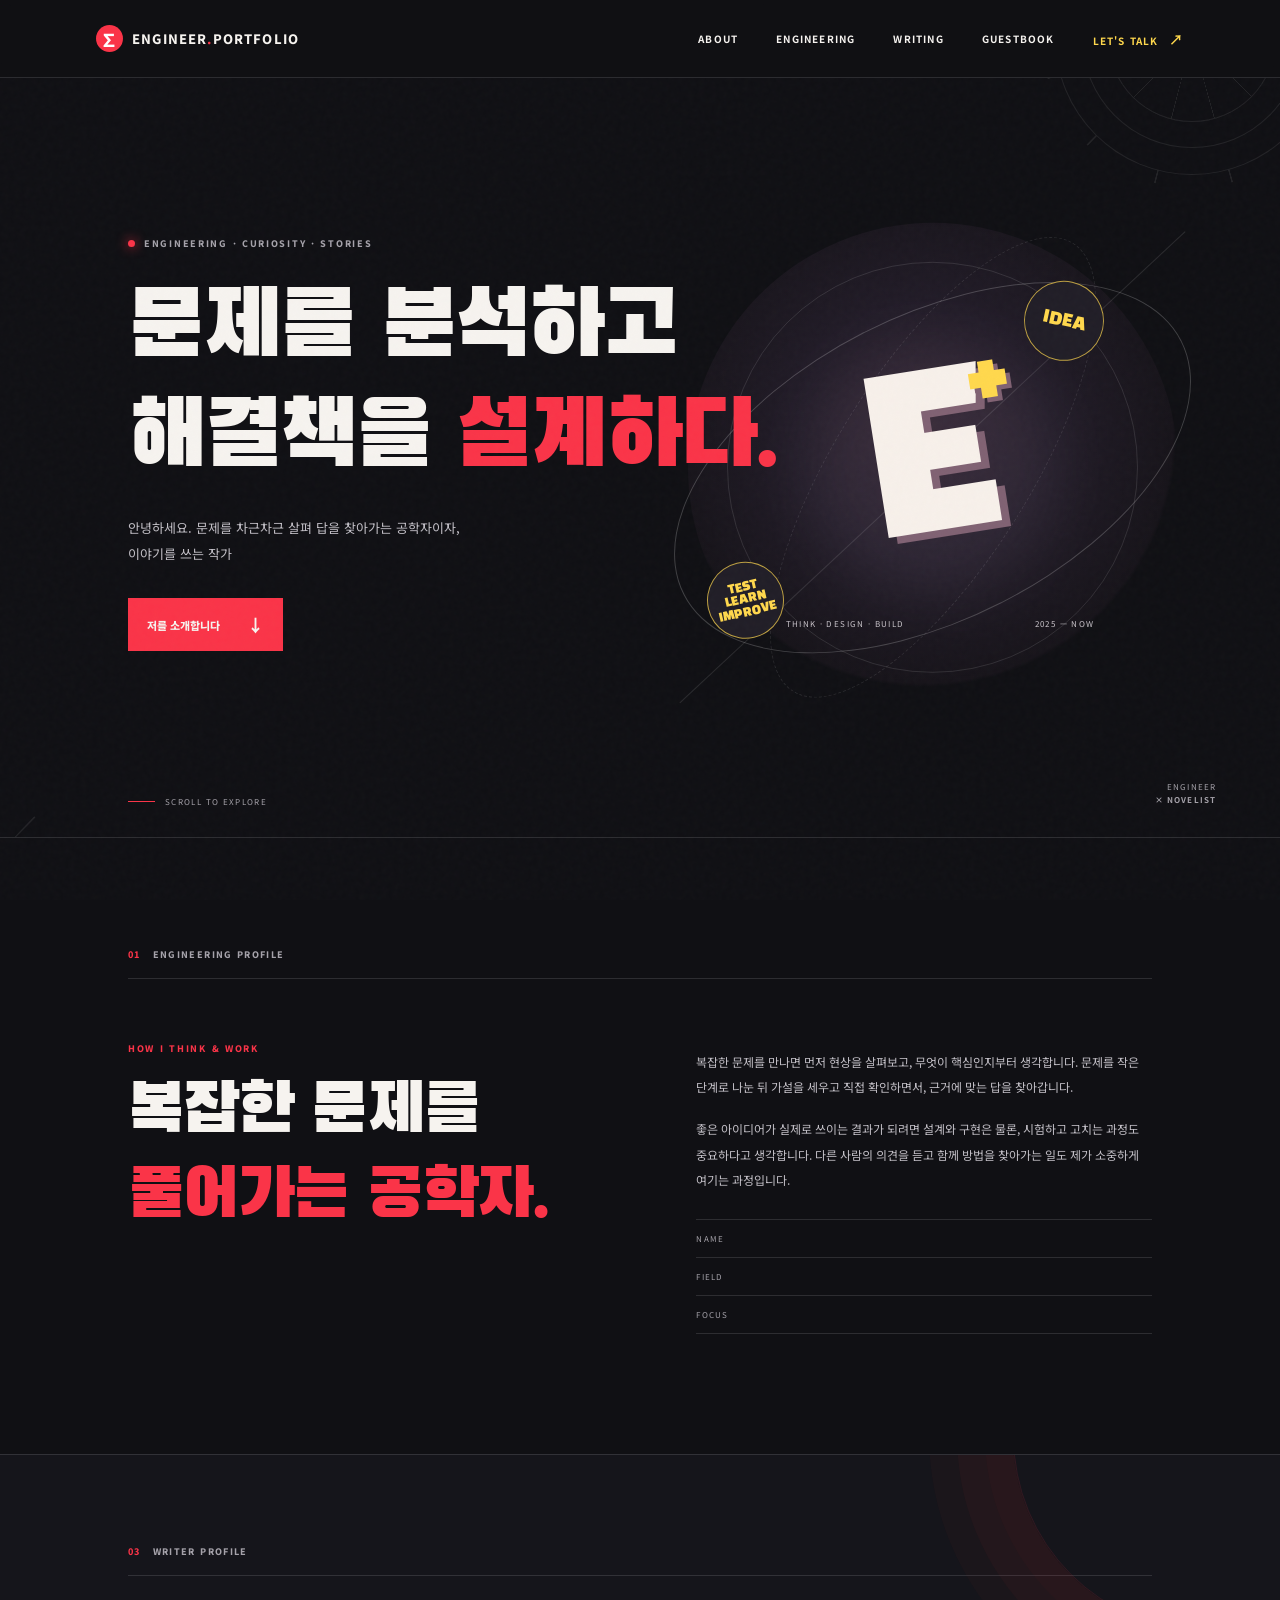
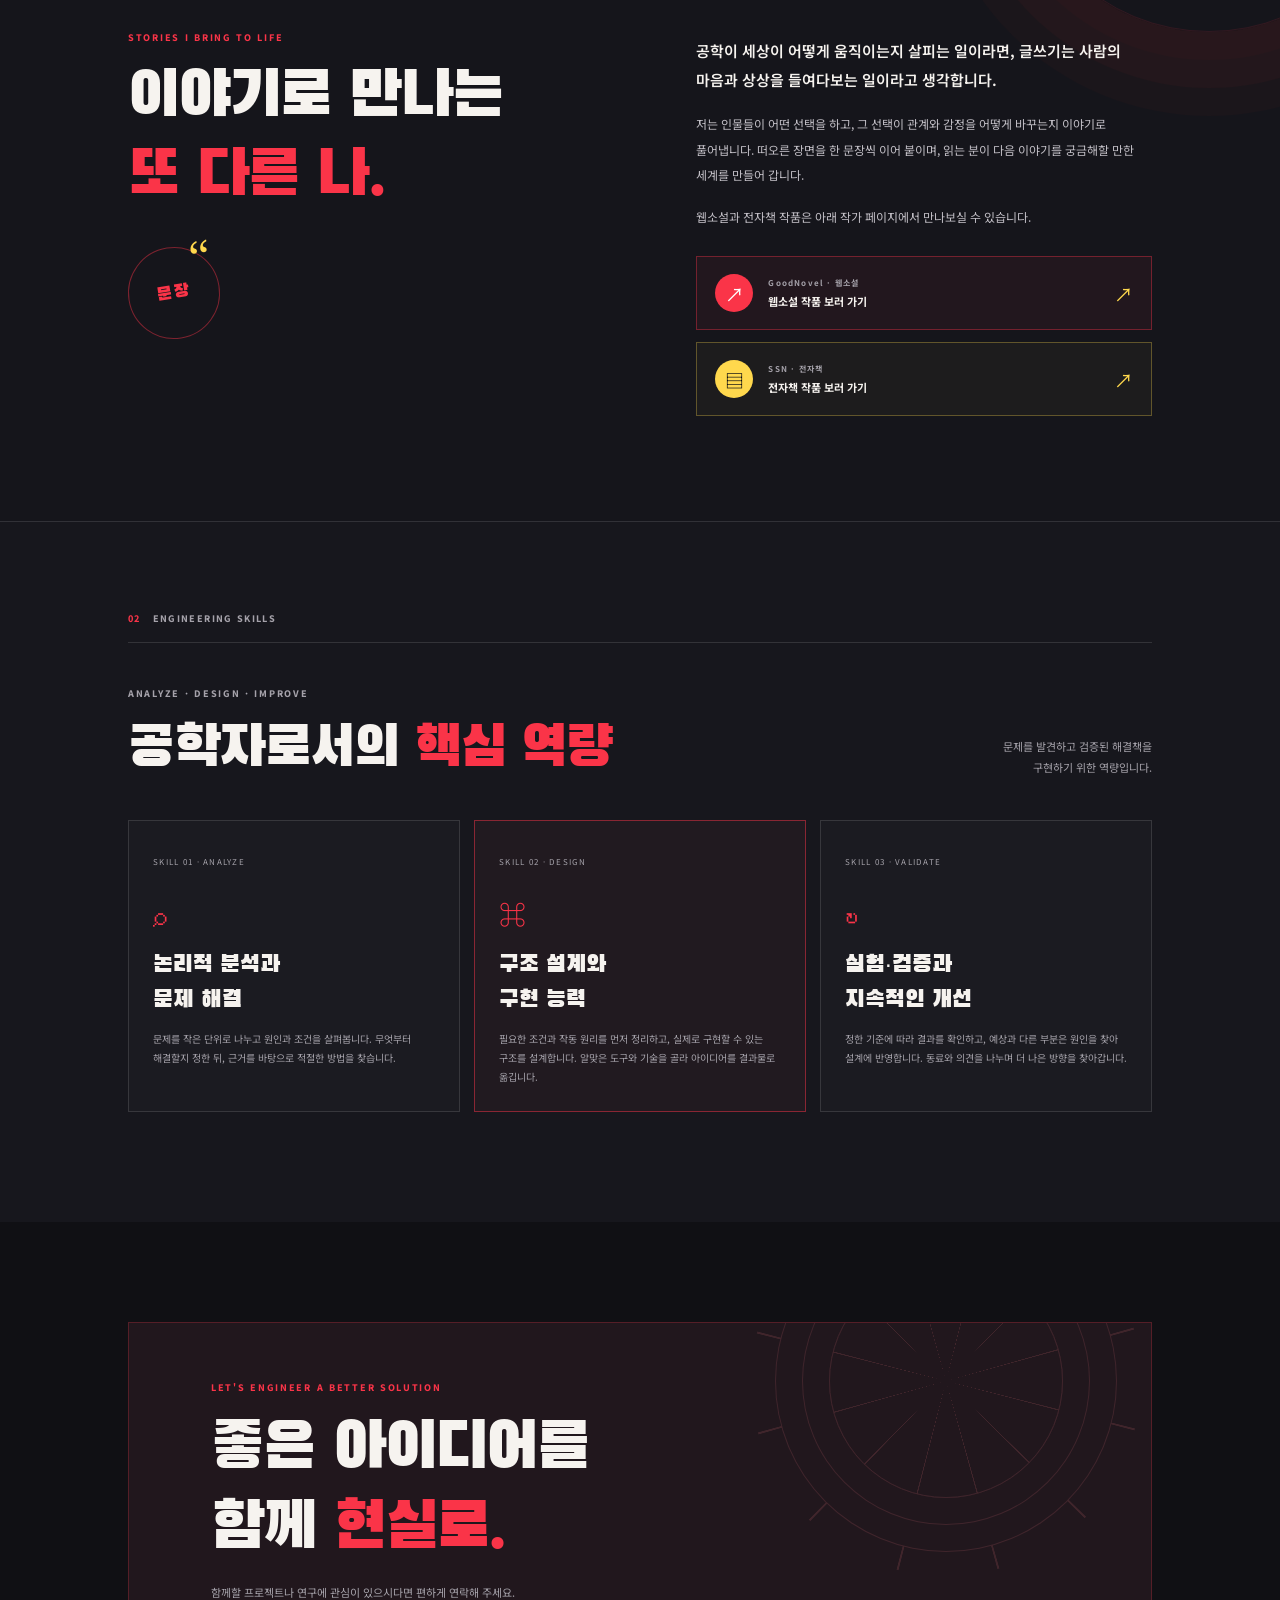
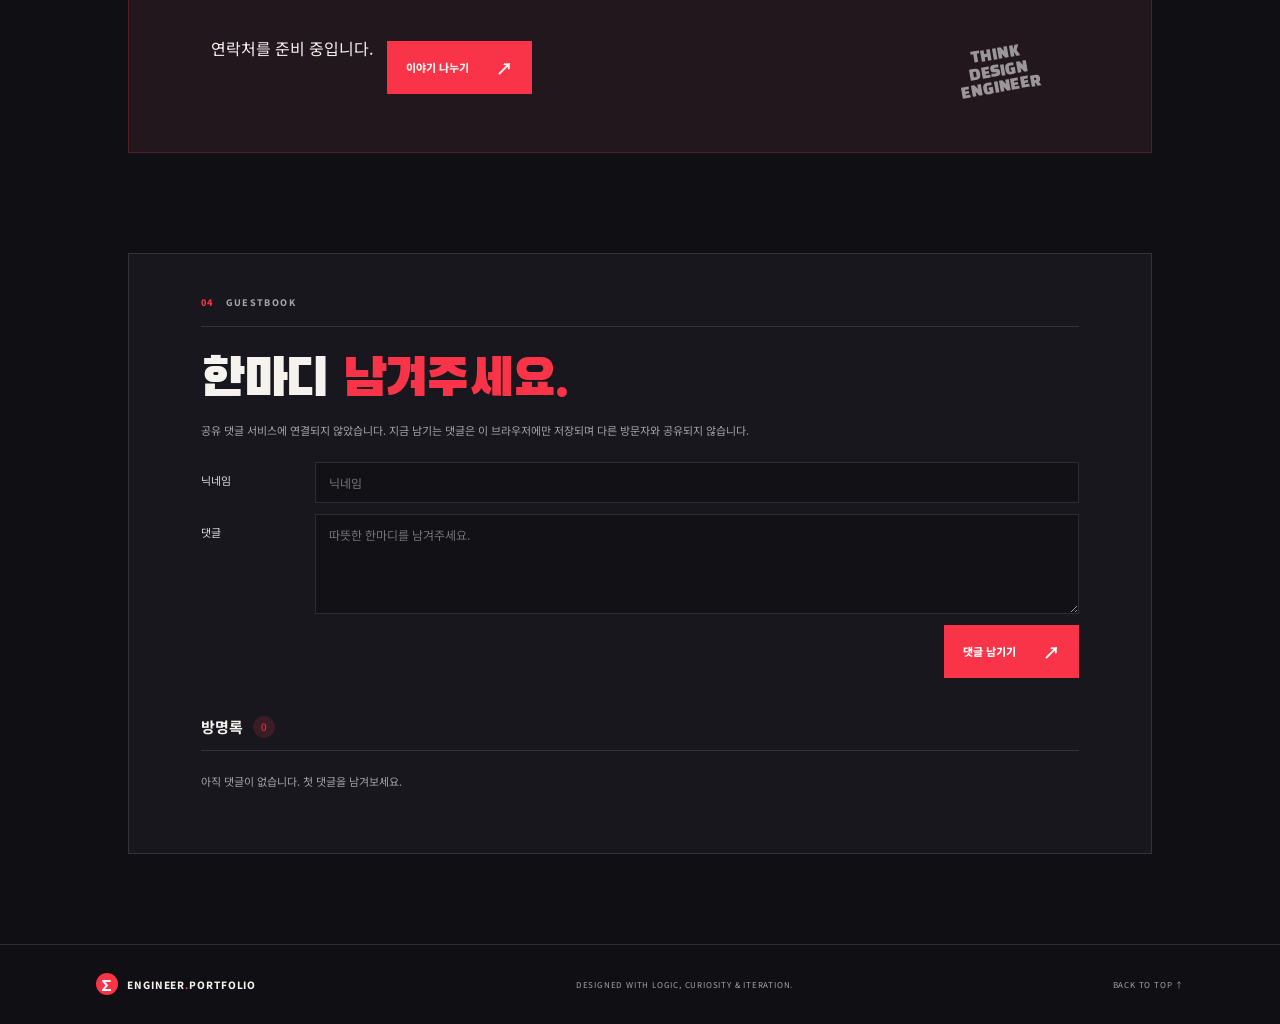
==== commit 3fb2c709: "Correct public guestbook privacy notice" ====
--- a/index.html
+++ b/index.html
@@ -6,24 +6,24 @@
   <meta name="theme-color" content="#101014">
   <meta name="description" content="문제를 분석하고 해결책을 설계하는 공학자, 인물과 이야기를 쓰는 소설 작가의 포트폴리오입니다. 공학 역량과 웹소설·전자책 작품을 소개합니다.">
   <meta name="robots" content="index,follow,max-image-preview:large">
-  <link rel="canonical" href="https://ahnyeeun1481-ctrl.github.io/ai2/">
+  <link rel="canonical" href="https://ahnyeeun-portfolio.ahnyeeun1481.workers.dev/">
   <link rel="alternate" type="application/json" href="site-content.json" title="Portfolio content data">
   <meta property="og:type" content="website">
   <meta property="og:locale" content="ko_KR">
   <meta property="og:site_name" content="공학자이자 소설 작가">
   <meta property="og:title" content="공학자이자 소설 작가 | 공학·웹소설·전자책 포트폴리오">
   <meta property="og:description" content="문제를 분석하고 해결책을 설계하는 공학자, 인물과 이야기를 쓰는 소설 작가의 포트폴리오입니다. 공학 역량과 웹소설·전자책 작품을 소개합니다.">
-  <meta property="og:url" content="https://ahnyeeun1481-ctrl.github.io/ai2/">
-  <meta property="og:image" content="https://ahnyeeun1481-ctrl.github.io/ai2/og-image.svg">
-  <meta property="og:image:secure_url" content="https://ahnyeeun1481-ctrl.github.io/ai2/og-image.svg">
-  <meta property="og:image:type" content="image/svg+xml">
+  <meta property="og:url" content="https://ahnyeeun-portfolio.ahnyeeun1481.workers.dev/">
+  <meta property="og:image" content="https://ahnyeeun-portfolio.ahnyeeun1481.workers.dev/og-image.png">
+  <meta property="og:image:secure_url" content="https://ahnyeeun-portfolio.ahnyeeun1481.workers.dev/og-image.png">
+  <meta property="og:image:type" content="image/png">
   <meta property="og:image:width" content="1200">
   <meta property="og:image:height" content="630">
   <meta property="og:image:alt" content="공학자이자 소설 작가의 포트폴리오. 문제를 분석하고 이야기를 씁니다.">
   <meta name="twitter:card" content="summary_large_image">
   <meta name="twitter:title" content="공학자이자 소설 작가 | 공학·웹소설·전자책 포트폴리오">
   <meta name="twitter:description" content="문제를 분석하고 해결책을 설계하는 공학자, 인물과 이야기를 쓰는 소설 작가의 포트폴리오입니다.">
-  <meta name="twitter:image" content="https://ahnyeeun1481-ctrl.github.io/ai2/og-image.svg">
+  <meta name="twitter:image" content="https://ahnyeeun-portfolio.ahnyeeun1481.workers.dev/og-image.png">
   <meta name="twitter:image:alt" content="공학자이자 소설 작가의 포트폴리오">
   <title>공학자이자 소설 작가 | 공학·웹소설·전자책 포트폴리오</title>
   <script type="application/ld+json">
@@ -31,7 +31,7 @@
       "@context": "https://schema.org",
       "@type": "ProfilePage",
       "name": "공학자이자 소설 작가 포트폴리오",
-      "url": "https://ahnyeeun1481-ctrl.github.io/ai2/",
+      "url": "https://ahnyeeun-portfolio.ahnyeeun1481.workers.dev/",
       "inLanguage": "ko-KR",
       "mainEntity": {
         "@type": "Person",
@@ -60,6 +60,7 @@
       <a href="#about">ABOUT</a>
       <a href="#powers">ENGINEERING</a>
       <a href="#writing">WRITING</a>
+      <a href="#guestbook">GUESTBOOK</a>
       <a href="#contact" class="nav-contact">LET'S TALK <span aria-hidden="true">↗</span></a>
     </nav>
     <div class="reading-progress" aria-hidden="true"><span class="reading-progress-bar"></span></div>
@@ -72,7 +73,7 @@
       <div class="intro-copy">
         <p class="eyebrow"><span class="status-dot"></span> ENGINEERING · CURIOSITY · STORIES</p>
         <h1>문제를 분석하고<br>해결책을 <span class="accent-text">설계하다.</span></h1>
-        <p class="hero-description">안녕하세요. 문제를 차근차근 살펴 답을 찾아가는 공학자이자,<br class="desktop-break"> 이야기를 쓰는 작가 <strong>[이름]</strong>입니다.</p>
+        <p class="hero-description">안녕하세요. 문제를 차근차근 살펴 답을 찾아가는 공학자이자,<br class="desktop-break"> 이야기를 쓰는 작가 <strong class="hero-name" data-content="name" hidden></strong><span class="hero-name-suffix" hidden>입니다.</span></p>
         <a class="primary-button" href="#about">저를 소개합니다 <span aria-hidden="true">↓</span></a>
       </div>
       <div class="engineering-art" aria-label="공학 설계와 회로를 표현한 그래픽">
@@ -99,9 +100,9 @@
           <p data-content="about_paragraph_1">복잡한 문제를 만나면 먼저 현상을 살펴보고, 무엇이 핵심인지부터 생각합니다. 문제를 작은 단계로 나눈 뒤 가설을 세우고 직접 확인하면서, 근거에 맞는 답을 찾아갑니다.</p>
           <p data-content="about_paragraph_2">좋은 아이디어가 실제로 쓰이는 결과가 되려면 설계와 구현은 물론, 시험하고 고치는 과정도 중요하다고 생각합니다. 다른 사람의 의견을 듣고 함께 방법을 찾아가는 일도 제가 소중하게 여기는 과정입니다.</p>
           <div class="identity-list">
-            <div><span>NAME</span><strong data-content="name">[이름을 입력하세요]</strong></div>
-            <div><span>FIELD</span><strong data-content="field">[전공 · 관심 공학 분야]</strong></div>
-            <div><span>FOCUS</span><strong data-content="focus">[관심 기술 · 연구 주제]</strong></div>
+            <div data-profile-row="name" hidden><span>NAME</span><strong data-content="name"></strong></div>
+            <div data-profile-row="field" hidden><span>FIELD</span><strong data-content="field"></strong></div>
+            <div data-profile-row="focus" hidden><span>FOCUS</span><strong data-content="focus"></strong></div>
           </div>
         </div>
       </div>
@@ -120,12 +121,12 @@
             <p class="writing-lead" data-content="writing_paragraph_1">공학이 세상이 어떻게 움직이는지 살피는 일이라면, 글쓰기는 사람의 마음과 상상을 들여다보는 일이라고 생각합니다.</p>
             <p data-content="writing_paragraph_2">저는 인물들이 어떤 선택을 하고, 그 선택이 관계와 감정을 어떻게 바꾸는지 이야기로 풀어냅니다. 떠오른 장면을 한 문장씩 이어 붙이며, 읽는 분이 다음 이야기를 궁금해할 만한 세계를 만들어 갑니다.</p>
             <p data-content="writing_intro">웹소설과 전자책 작품은 아래 작가 페이지에서 만나보실 수 있습니다.</p>
-            <a class="writer-link" data-work-link="webnovels" href="https://www.goodnovel.com/author/324108716" target="_blank" rel="noopener noreferrer">
+            <a class="writer-link" data-work-link="webnovels" href="https://www.goodnovel.com/author/324108716" target="_blank" rel="noopener noreferrer" aria-label="GoodNovel 웹소설 작품 보러 가기 (새 창으로 열림)">
               <span class="writer-link-icon" aria-hidden="true">↗</span>
               <span><small data-work-platform="webnovels">GOODNOVEL · WEB NOVELS</small><strong data-work-title="webnovels">웹소설 작품 보러 가기</strong></span>
               <span class="writer-link-arrow" aria-hidden="true">↗</span>
             </a>
-            <a class="writer-link ebook-link" data-work-link="ebooks" href="https://ssn.so/series/author/33793/" target="_blank" rel="noopener noreferrer">
+            <a class="writer-link ebook-link" data-work-link="ebooks" href="https://ssn.so/series/author/33793/" target="_blank" rel="noopener noreferrer" aria-label="SSN 전자책 작품 보러 가기 (새 창으로 열림)">
               <span class="writer-link-icon" aria-hidden="true">▤</span>
               <span><small data-work-platform="ebooks">SSN · E-BOOKS</small><strong data-work-title="ebooks">전자책 작품 보러 가기</strong></span>
               <span class="writer-link-arrow" aria-hidden="true">↗</span>
@@ -165,10 +166,10 @@
         <p class="eyebrow">LET'S ENGINEER A BETTER SOLUTION</p>
         <h2>좋은 아이디어를<br>함께 <span class="accent-text">현실로.</span></h2>
         <p class="contact-description">함께할 프로젝트나 연구에 관심이 있으시다면 편하게 연락해 주세요.</p>
-        <a class="primary-button" href="mailto:hello@example.com">이야기 나누기 <span aria-hidden="true">↗</span></a>
         <div class="contact-copy-row">
-          <span class="contact-email">hello@example.com</span>
-          <button class="copy-email-button" type="button" data-email="hello@example.com">이메일 복사</button>
+          <p class="contact-email-not-set">연락처를 준비 중입니다.</p>
+          <a class="primary-button contact-email-link" href="#contact" hidden>이야기 나누기 <span aria-hidden="true">↗</span></a>
+          <button class="copy-email-button" type="button" hidden>이메일 복사</button>
           <span class="copy-status" role="status" aria-live="polite"></span>
         </div>
         <span class="contact-stamp" aria-hidden="true">THINK<br>DESIGN<br>ENGINEER</span>
@@ -179,7 +180,7 @@
       <div class="guestbook-panel">
         <div class="section-label"><span>04</span> GUESTBOOK</div>
         <h2>한마디 <span class="accent-text">남겨주세요.</span></h2>
-        <p class="guestbook-notice">댓글은 현재 이 브라우저에만 저장됩니다. 다른 방문자와 공유되지 않습니다.</p>
+        <p class="guestbook-notice">댓글은 모든 방문자에게 공개됩니다. 개인정보나 민감한 내용은 작성하지 마세요.</p>
         <form class="comment-form" id="comment-form">
           <label class="comment-name-label" for="comment-name">닉네임</label>
           <input id="comment-name" name="author" type="text" maxlength="40" autocomplete="nickname" placeholder="닉네임" required>
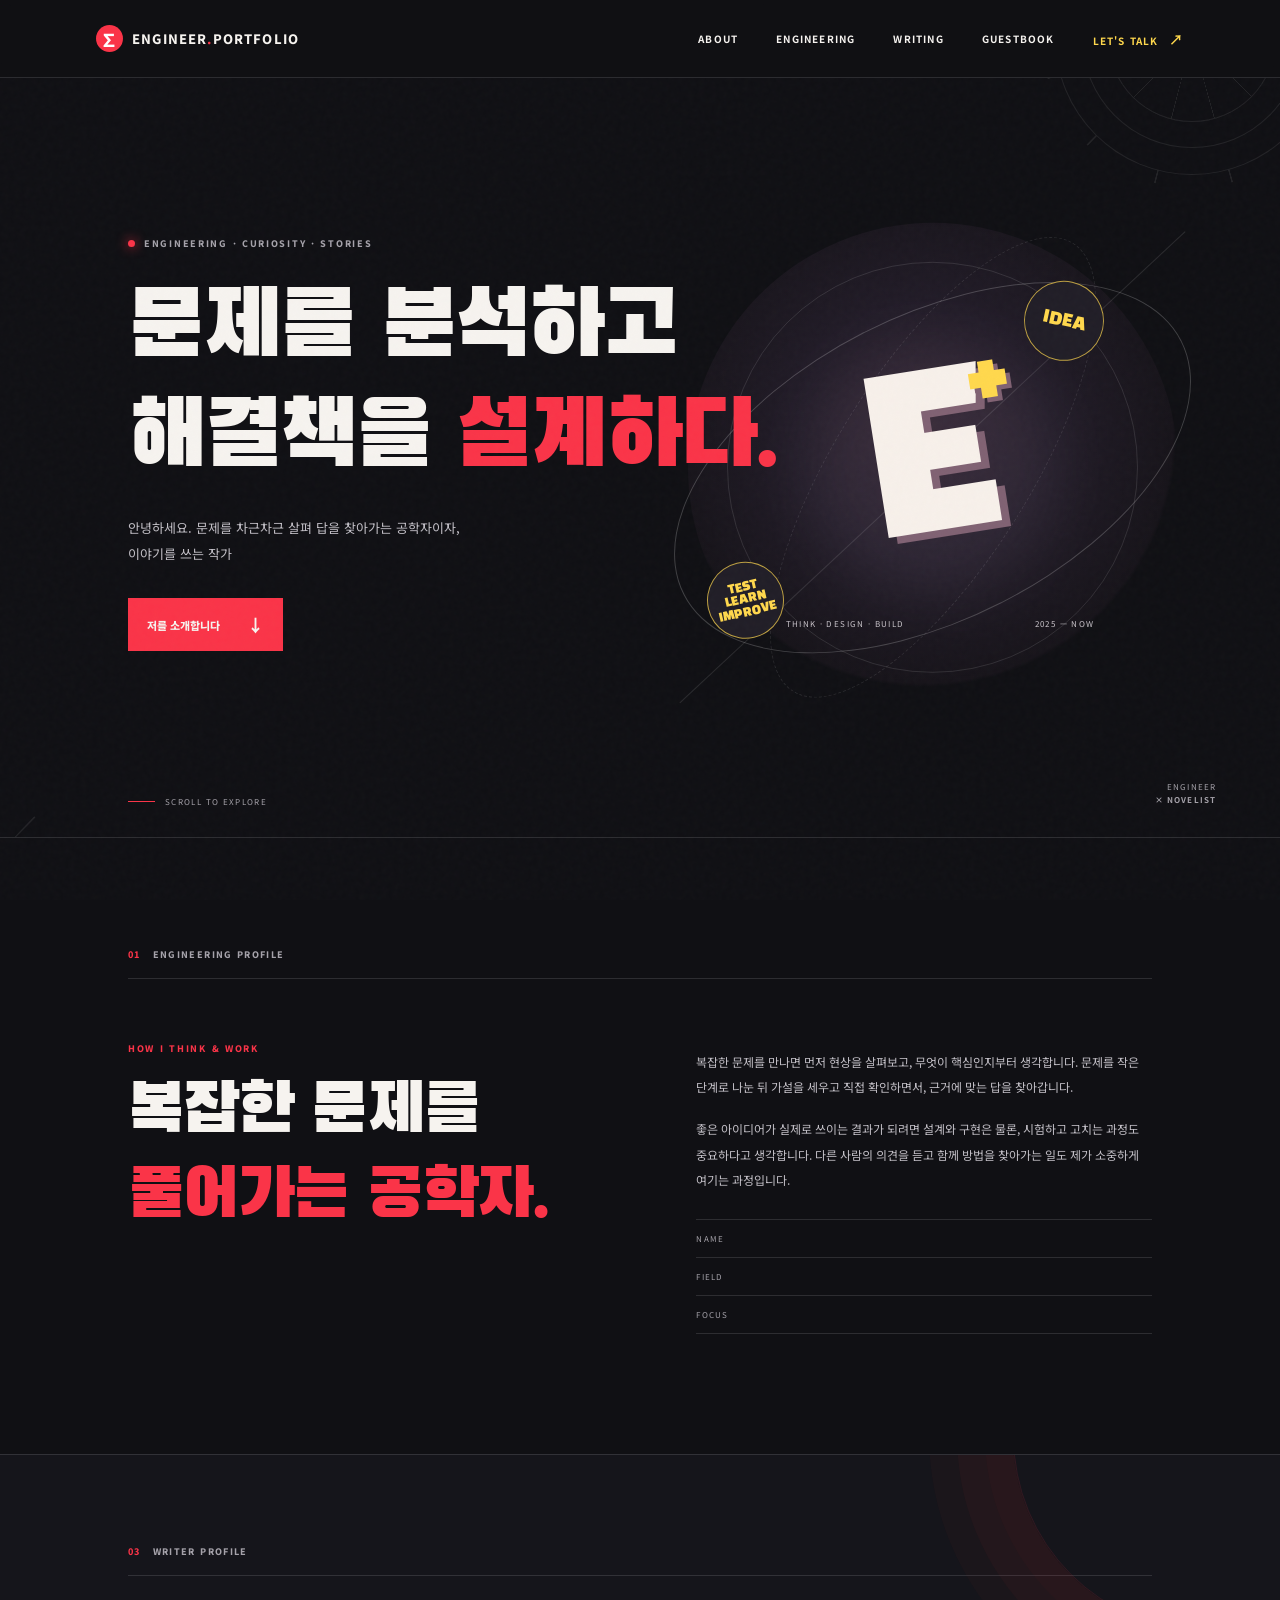
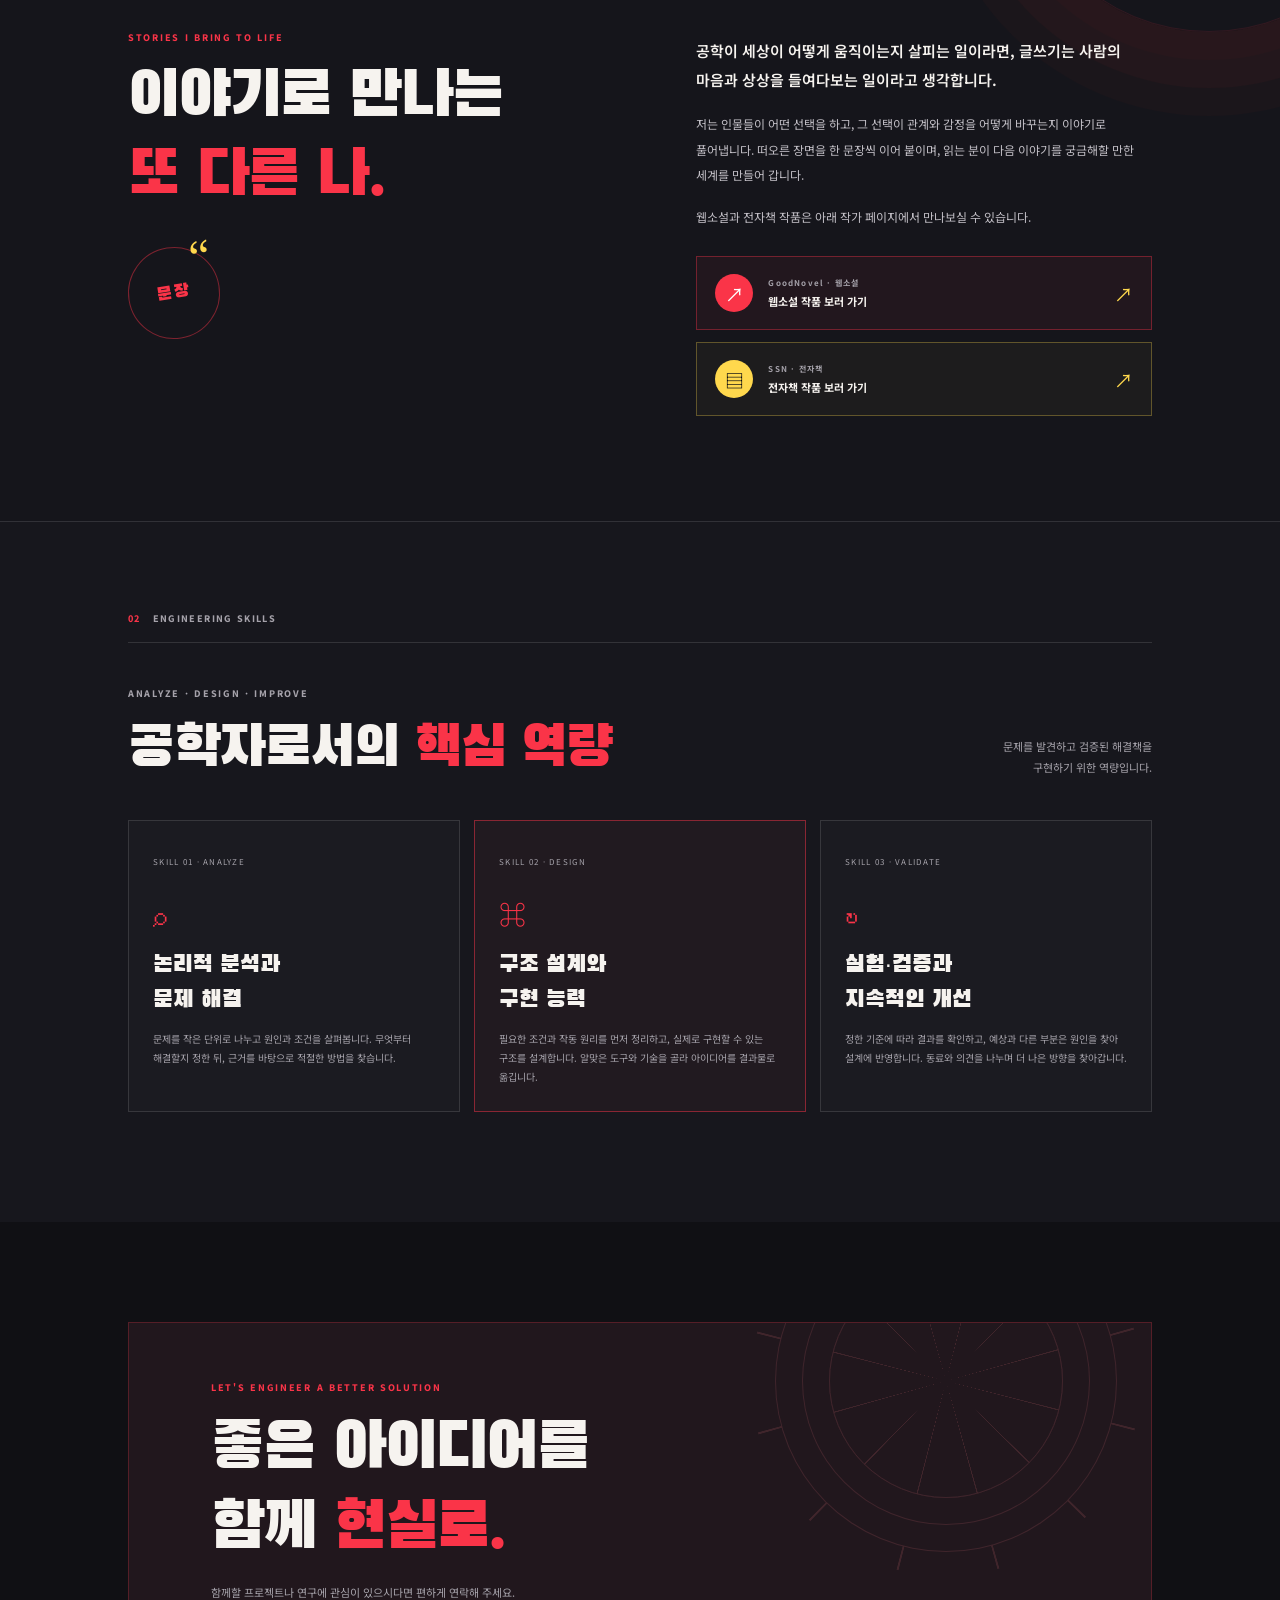
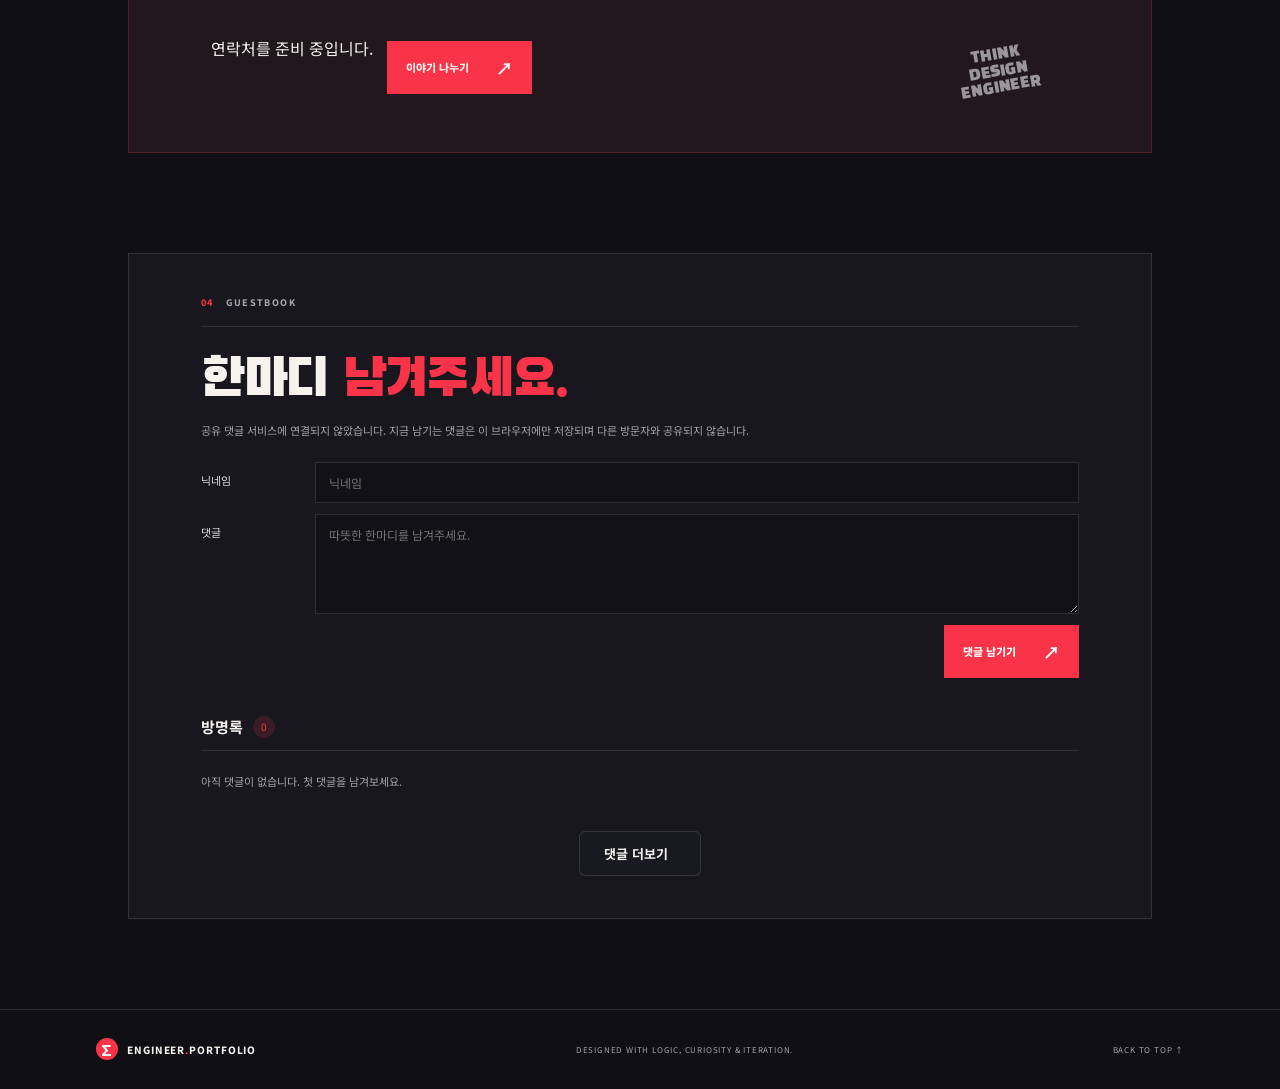
==== commit 3e91cefd: "feat: add skeleton UI, load-more pagination, and font performance optimizations" ====
--- a/index.html
+++ b/index.html
@@ -42,7 +42,7 @@
   </script>
   <link rel="preconnect" href="https://fonts.googleapis.com">
   <link rel="preconnect" href="https://fonts.gstatic.com" crossorigin>
-  <link href="https://fonts.googleapis.com/css2?family=Black+Han+Sans&family=Noto+Sans+KR:wght@400;500;600;700;800&display=swap" rel="stylesheet">
+  <link href="https://fonts.googleapis.com/css2?family=Black+Han+Sans&family=Noto+Sans+KR:wght@400;700;800&display=swap" rel="stylesheet">
   <link rel="stylesheet" href="style.css">
   <script src="script.js" defer></script>
 </head>
@@ -190,6 +190,11 @@
         </form>
         <div class="comment-list-heading"><h3>방명록</h3><span id="comment-count">0</span></div>
         <ul class="comment-list" id="comment-list" aria-live="polite"></ul>
+        <div class="comment-pagination" id="comment-pagination" hidden>
+          <button type="button" class="load-more-comments-button" id="load-more-comments">
+            댓글 더보기 <span class="more-count"></span>
+          </button>
+        </div>
       </div>
     </section>
   </main>
--- a/style.css
+++ b/style.css
@@ -223,4 +223,79 @@
   .site-footer { flex-wrap: wrap; padding: 20px 6%; }
   .site-footer p { order: 3; width: 100%; }
 }
-@media (prefers-reduced-motion: reduce) { *, *::before, *::after { scroll-behavior: auto !important; transition-duration: .01ms !important; animation-duration: .01ms !important; } .reveal { opacity: 1; transform: none; } }+main > section {
+  scroll-margin-top: 80px;
+}
+
+/* Comment Skeleton UI */
+.comment-skeleton {
+  padding: 18px 20px;
+  background: var(--panel);
+  border: 1px solid var(--line);
+  display: grid;
+  gap: 12px;
+  animation: skeleton-pulse 1.4s ease-in-out infinite;
+}
+.skeleton-line {
+  height: 14px;
+  background: rgba(255, 255, 255, 0.08);
+  border-radius: 4px;
+}
+.skeleton-header {
+  display: flex;
+  justify-content: space-between;
+  align-items: center;
+}
+.skeleton-name {
+  width: 90px;
+  height: 16px;
+  background: rgba(255, 255, 255, 0.12);
+  border-radius: 4px;
+}
+.skeleton-date {
+  width: 70px;
+  height: 12px;
+  background: rgba(255, 255, 255, 0.06);
+  border-radius: 4px;
+}
+.skeleton-body-1 { width: 95%; }
+.skeleton-body-2 { width: 65%; }
+
+@keyframes skeleton-pulse {
+  0% { opacity: 0.45; }
+  50% { opacity: 0.85; }
+  100% { opacity: 0.45; }
+}
+
+/* Comment Pagination (Load More) */
+.comment-pagination {
+  margin-top: 20px;
+  display: flex;
+  justify-content: center;
+}
+.load-more-comments-button {
+  display: inline-flex;
+  align-items: center;
+  gap: 8px;
+  padding: 12px 24px;
+  background: #191920;
+  border: 1px solid var(--line);
+  border-radius: 6px;
+  color: var(--text);
+  font-size: 13px;
+  font-weight: 700;
+  cursor: pointer;
+  transition: all .2s;
+}
+.load-more-comments-button:hover {
+  background: #24242e;
+  border-color: var(--red);
+  color: #fff;
+  transform: translateY(-2px);
+}
+.load-more-comments-button:focus-visible {
+  outline: 2px solid var(--red);
+  outline-offset: 2px;
+}
+
+@media (prefers-reduced-motion: reduce) { *, *::before, *::after { scroll-behavior: auto !important; transition-duration: .01ms !important; animation-duration: .01ms !important; } .reveal { opacity: 1; transform: none; } .comment-skeleton { animation: none; opacity: 0.7; } }
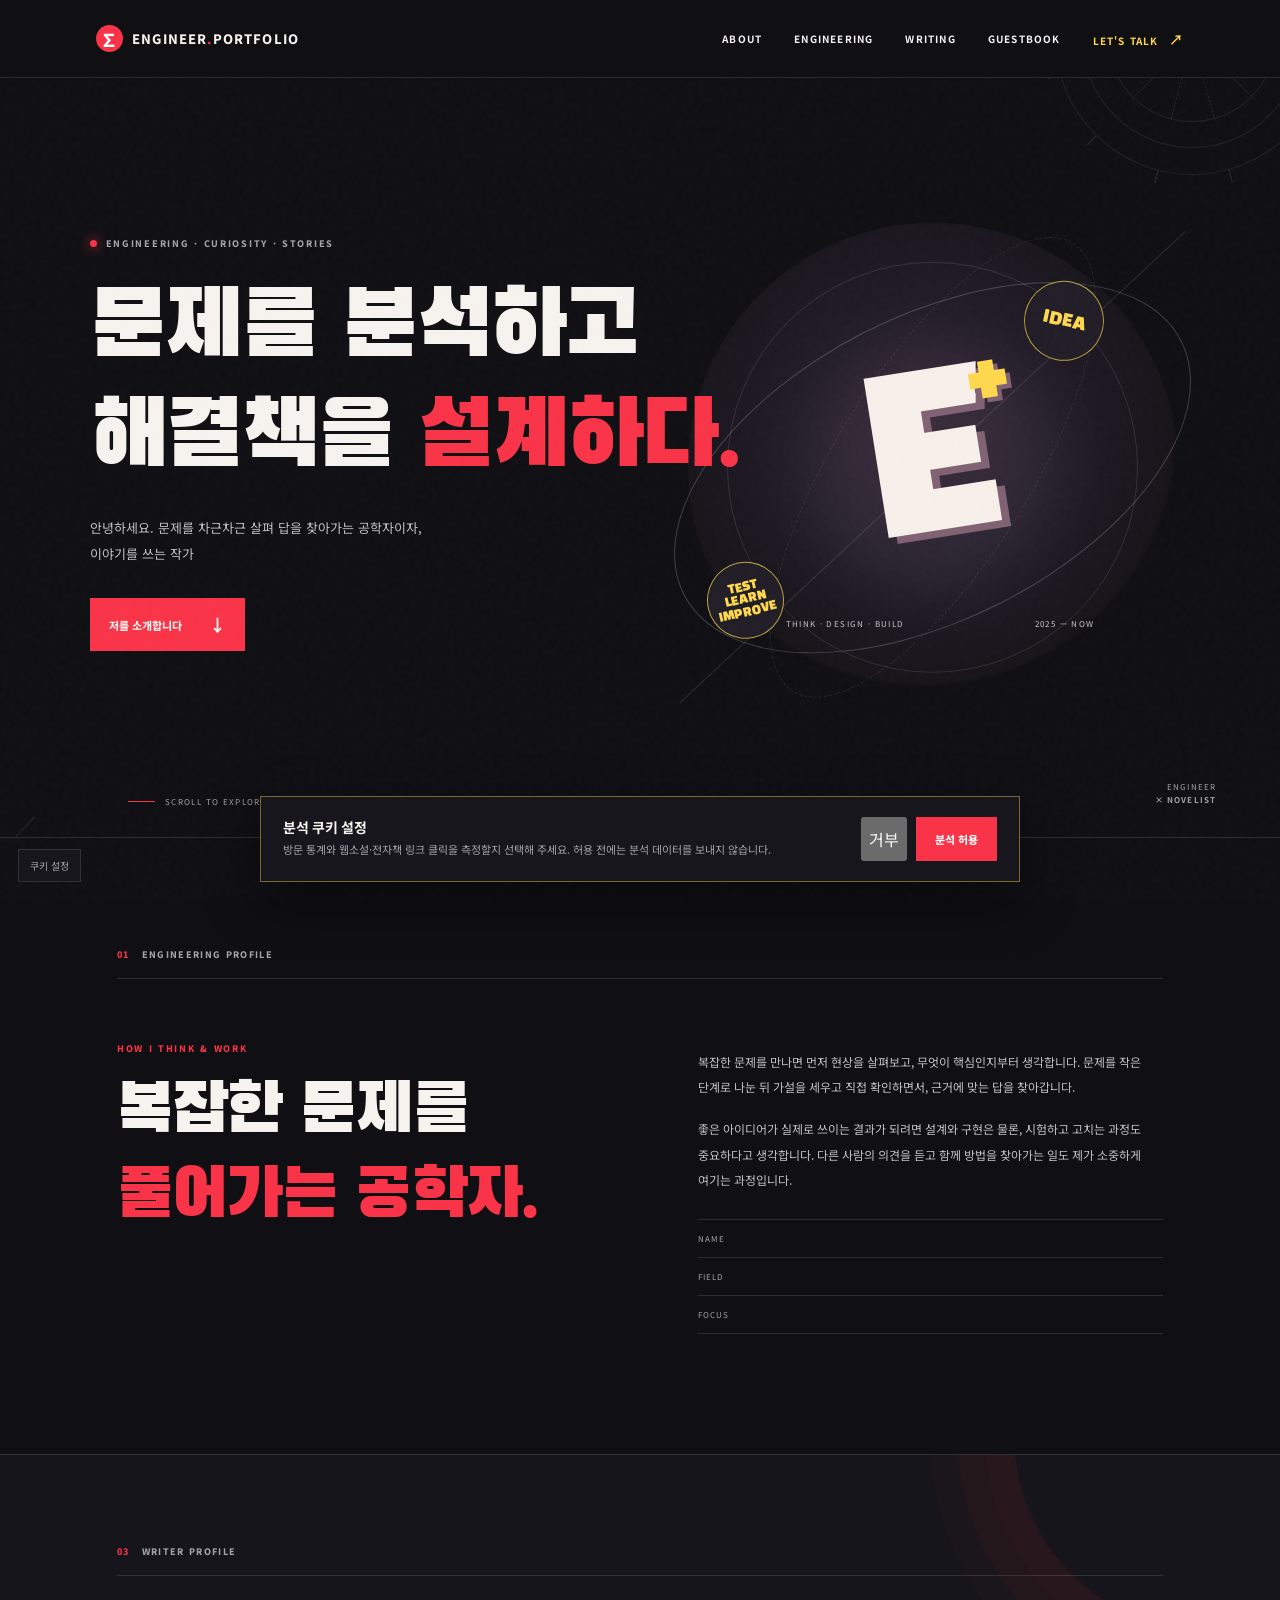
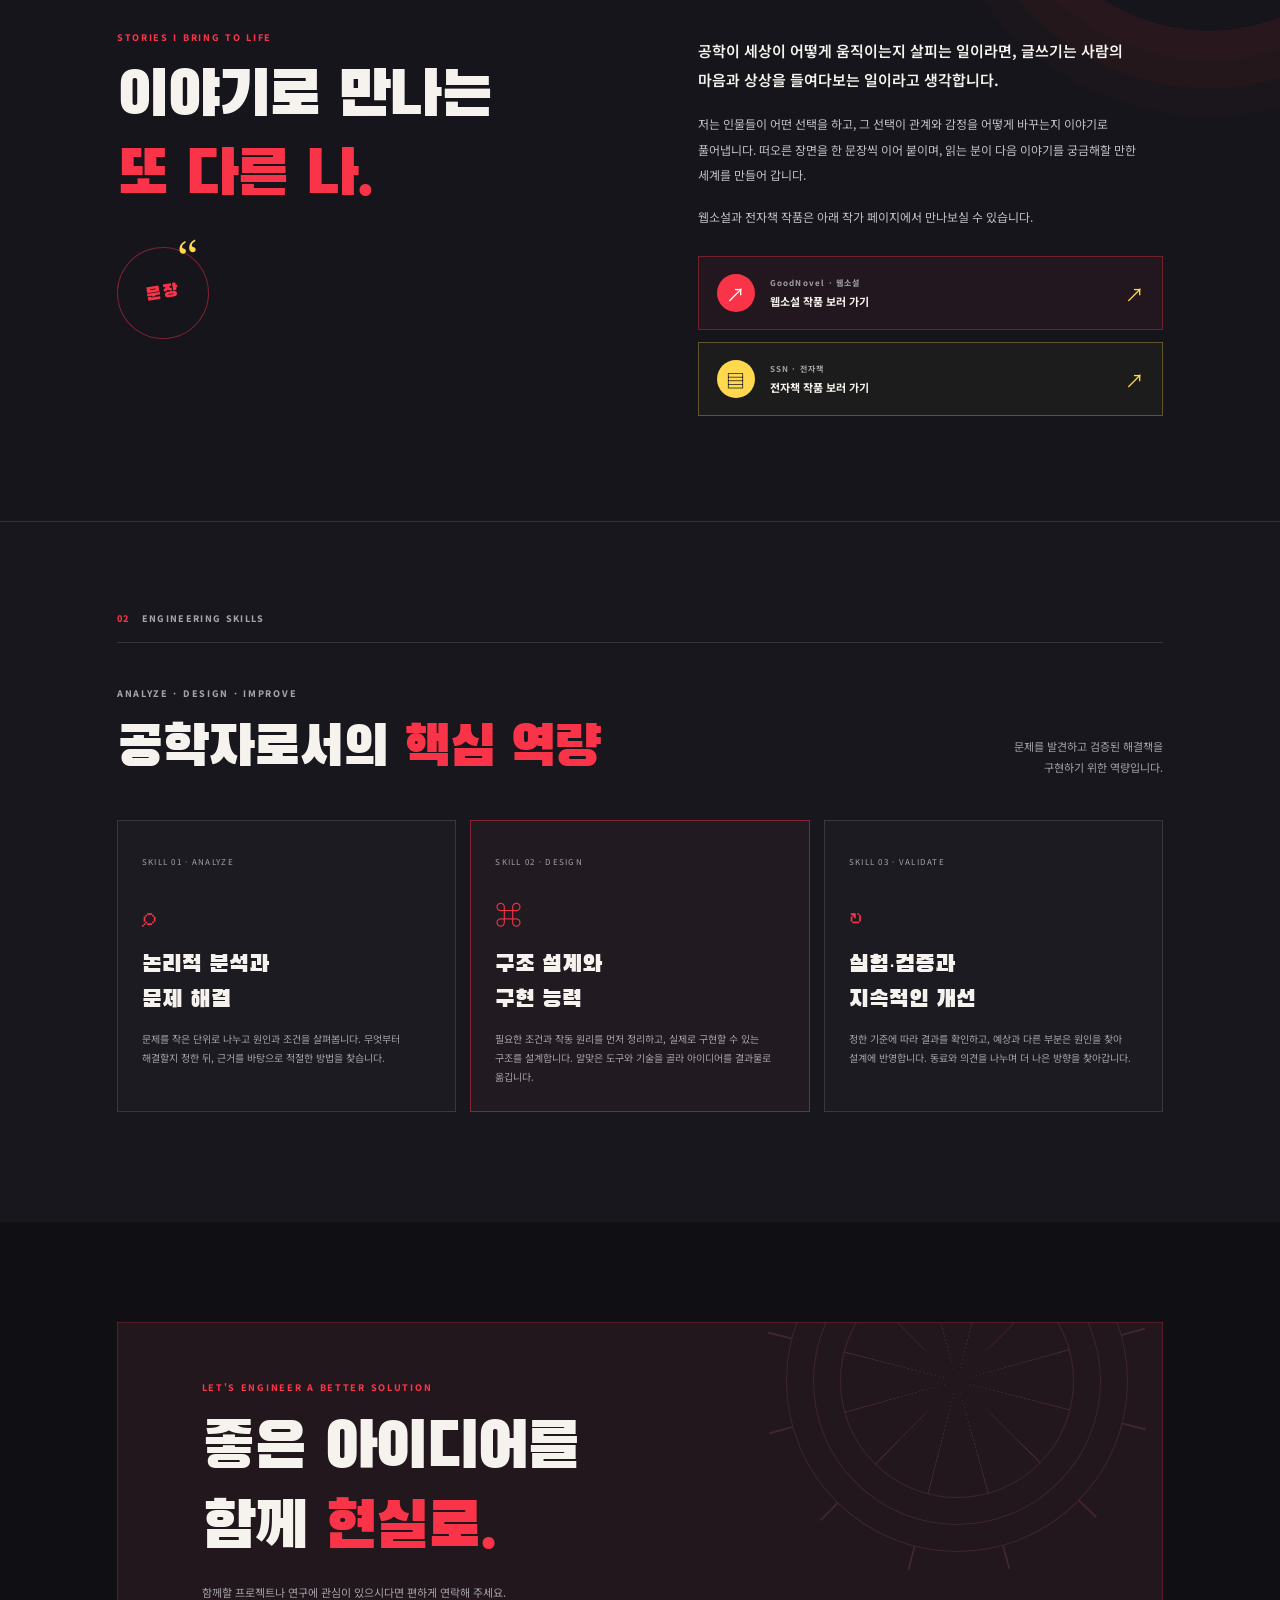
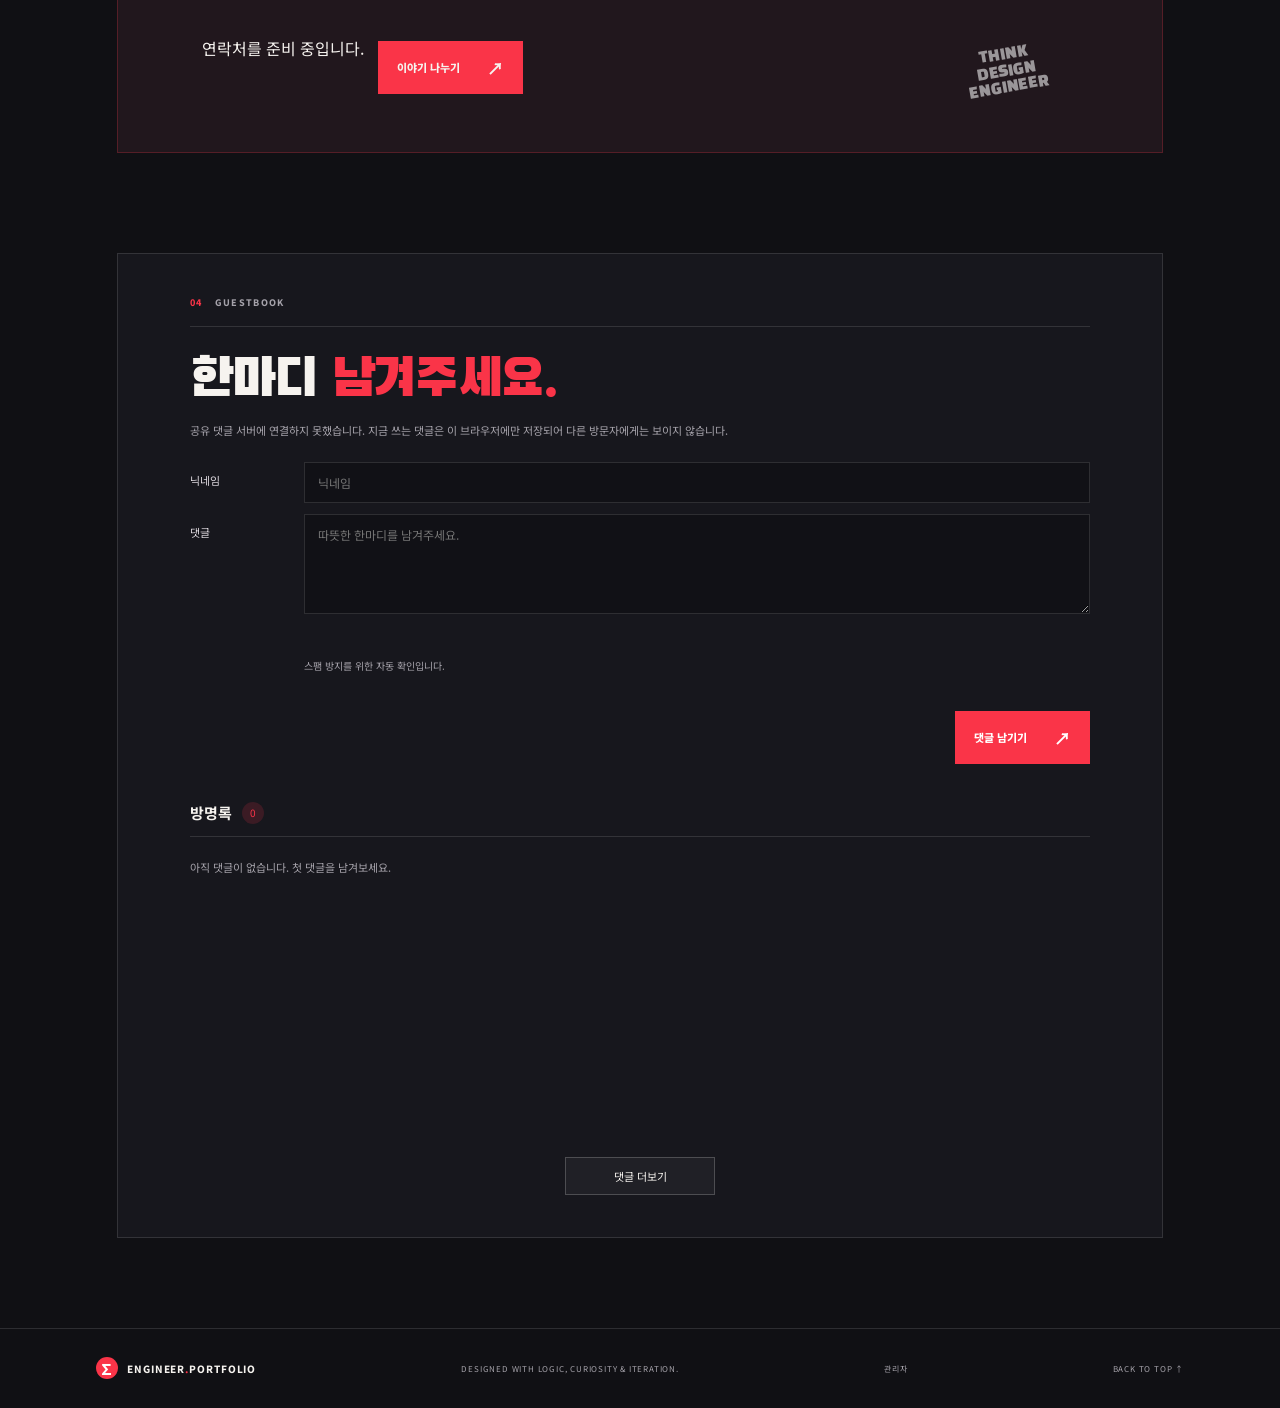
==== commit 4a21516b: "Sync local website source and deployment setup" ====
--- a/index.html
+++ b/index.html
@@ -4,10 +4,11 @@
   <meta charset="UTF-8">
   <meta name="viewport" content="width=device-width, initial-scale=1.0">
   <meta name="theme-color" content="#101014">
+  <link rel="icon" href="/favicon.svg" type="image/svg+xml">
   <meta name="description" content="문제를 분석하고 해결책을 설계하는 공학자, 인물과 이야기를 쓰는 소설 작가의 포트폴리오입니다. 공학 역량과 웹소설·전자책 작품을 소개합니다.">
   <meta name="robots" content="index,follow,max-image-preview:large">
   <link rel="canonical" href="https://ahnyeeun-portfolio.ahnyeeun1481.workers.dev/">
-  <link rel="alternate" type="application/json" href="site-content.json" title="Portfolio content data">
+  <link rel="alternate" type="application/json" href="/site-content.json" title="Portfolio content data">
   <meta property="og:type" content="website">
   <meta property="og:locale" content="ko_KR">
   <meta property="og:site_name" content="공학자이자 소설 작가">
@@ -35,16 +36,40 @@
       "inLanguage": "ko-KR",
       "mainEntity": {
         "@type": "Person",
+        "name": "안예은",
         "jobTitle": ["공학자", "작가"],
         "knowsAbout": ["공학", "문제 해결", "웹소설", "전자책"]
       }
     }
   </script>
+  <script type="application/ld+json">
+    {
+      "@context": "https://schema.org",
+      "@type": "WebSite",
+      "name": "공학자이자 소설 작가",
+      "alternateName": "Engineer & Novelist Portfolio",
+      "url": "https://ahnyeeun-portfolio.ahnyeeun1481.workers.dev/"
+    }
+  </script>
+  <script src="https://challenges.cloudflare.com/turnstile/v0/api.js?render=explicit" async defer></script>
   <link rel="preconnect" href="https://fonts.googleapis.com">
   <link rel="preconnect" href="https://fonts.gstatic.com" crossorigin>
-  <link href="https://fonts.googleapis.com/css2?family=Black+Han+Sans&family=Noto+Sans+KR:wght@400;700;800&display=swap" rel="stylesheet">
-  <link rel="stylesheet" href="style.css">
-  <script src="script.js" defer></script>
+  <script>
+    window.dataLayer = window.dataLayer || [];
+    window.gtag = window.gtag || function(){ window.dataLayer.push(arguments); };
+    window.gtag('consent', 'default', {
+      analytics_storage: 'denied',
+      ad_storage: 'denied',
+      ad_user_data: 'denied',
+      ad_personalization: 'denied',
+      wait_for_update: 500
+    });
+  </script>
+  <link rel="preload" as="style" href="https://fonts.googleapis.com/css2?family=Black+Han+Sans&family=Noto+Sans+KR:wght@400;700;800&display=swap">
+  <link id="google-font-styles" href="https://fonts.googleapis.com/css2?family=Black+Han+Sans&family=Noto+Sans+KR:wght@400;700;800&display=swap" rel="stylesheet" media="print">
+  <noscript><link href="https://fonts.googleapis.com/css2?family=Black+Han+Sans&family=Noto+Sans+KR:wght@400;700;800&display=swap" rel="stylesheet"></noscript>
+  <link rel="stylesheet" href="/style.css">
+  <script src="/script.js" defer></script>
 </head>
 <body>
   <div class="page-grain" aria-hidden="true"></div>
@@ -186,20 +211,26 @@
           <input id="comment-name" name="author" type="text" maxlength="40" autocomplete="nickname" placeholder="닉네임" required>
           <label class="comment-body-label" for="comment-body">댓글</label>
           <textarea id="comment-body" name="body" maxlength="1000" rows="4" placeholder="따뜻한 한마디를 남겨주세요." required></textarea>
+          <div class="turnstile-container"><div id="comment-turnstile"></div><span class="turnstile-help">스팸 방지를 위한 자동 확인입니다.</span></div>
           <div class="comment-form-footer"><span id="comment-status" role="status" aria-live="polite"></span><button class="primary-button" type="submit">댓글 남기기 <span aria-hidden="true">↗</span></button></div>
         </form>
         <div class="comment-list-heading"><h3>방명록</h3><span id="comment-count">0</span></div>
-        <ul class="comment-list" id="comment-list" aria-live="polite"></ul>
-        <div class="comment-pagination" id="comment-pagination" hidden>
-          <button type="button" class="load-more-comments-button" id="load-more-comments">
-            댓글 더보기 <span class="more-count"></span>
-          </button>
-        </div>
+        <ul class="comment-list is-loading" id="comment-list" aria-live="polite" aria-busy="true">
+          <li class="comment-skeleton" aria-hidden="true"><span class="skeleton-line skeleton-author"></span><span class="skeleton-line skeleton-body"></span><span class="skeleton-line skeleton-body short"></span></li>
+          <li class="comment-skeleton" aria-hidden="true"><span class="skeleton-line skeleton-author"></span><span class="skeleton-line skeleton-body"></span><span class="skeleton-line skeleton-body short"></span></li>
+          <li class="comment-skeleton" aria-hidden="true"><span class="skeleton-line skeleton-author"></span><span class="skeleton-line skeleton-body"></span><span class="skeleton-line skeleton-body short"></span></li>
+        </ul>
+        <button class="comment-load-more" id="comment-load-more" type="button" hidden>댓글 더보기</button>
       </div>
     </section>
   </main>
 
-  <footer class="site-footer"><a class="brand" href="#home"><span class="brand-mark" aria-hidden="true">∑</span><span>ENGINEER<span class="brand-dot">.</span>PORTFOLIO</span></a><p>DESIGNED WITH LOGIC, CURIOSITY & ITERATION.</p><a href="#home" class="back-top">BACK TO TOP ↑</a></footer>
+  <footer class="site-footer"><a class="brand" href="#home"><span class="brand-mark" aria-hidden="true">∑</span><span>ENGINEER<span class="brand-dot">.</span>PORTFOLIO</span></a><p>DESIGNED WITH LOGIC, CURIOSITY & ITERATION.</p><a href="/admin" class="back-top">관리자</a><a href="#home" class="back-top">BACK TO TOP ↑</a></footer>
+  <button class="consent-settings-link" id="consent-settings-link" type="button">쿠키 설정</button>
+  <section class="consent-banner" id="consent-banner" role="dialog" aria-modal="false" aria-labelledby="consent-title" hidden>
+    <div class="consent-banner-copy"><h2 id="consent-title">분석 쿠키 설정</h2><p>방문 통계와 웹소설·전자책 링크 클릭을 측정할지 선택해 주세요. 허용 전에는 분석 데이터를 보내지 않습니다.</p></div>
+    <div class="consent-banner-actions"><button id="consent-reject" type="button">거부</button><button id="consent-accept" type="button" class="primary-button">분석 허용</button></div>
+  </section>
   <button class="back-to-top-button" type="button" aria-label="페이지 맨 위로 이동" aria-hidden="true" tabindex="-1" title="맨 위로">↑</button>
 </body>
 </html>
--- a/style.css
+++ b/style.css
@@ -1,4 +1,6 @@
 :root {
+  --header-height: 78px;
+  --anchor-gap: 16px;
   color-scheme: dark;
   --bg: #101014;
   --panel: #17171d;
@@ -12,7 +14,8 @@
 }
 
 * { box-sizing: border-box; }
-html { scroll-behavior: smooth; scroll-padding-top: 90px; }
+html { scroll-behavior: smooth; scroll-padding-top: calc(var(--header-height) + var(--anchor-gap)); }
+main > section[id] { scroll-margin-top: calc(var(--header-height) + var(--anchor-gap)); }
 body { margin: 0; background: var(--bg); color: var(--text); font-family: var(--body); -webkit-font-smoothing: antialiased; }
 a { color: inherit; text-decoration: none; }
 button { font: inherit; }
@@ -23,13 +26,13 @@
 .brand { display: inline-flex; align-items: center; gap: 9px; font-size: 13px; font-weight: 800; letter-spacing: .09em; }
 .brand-mark { display: grid; place-items: center; width: 27px; height: 27px; border-radius: 50%; background: var(--red); color: white; font-size: 18px; }
 .brand-dot { color: var(--red); }
-.main-nav { display: flex; align-items: center; gap: 38px; font-size: 10px; font-weight: 700; letter-spacing: .12em; }
+.main-nav { display: flex; align-items: center; gap: clamp(18px, 2.5vw, 38px); font-size: 10px; font-weight: 700; letter-spacing: .12em; }
 .main-nav a { transition: color .2s; }
 .main-nav a:hover, .back-top:hover { color: var(--red); }
 .main-nav .nav-contact { color: var(--yellow); }
 .nav-contact span { margin-left: 6px; font-size: 14px; }
 .menu-toggle { display: none; }
-.intro { min-height: 650px; height: min(760px, calc(100svh - 78px)); max-height: 850px; padding: 0 10%; position: relative; overflow: hidden; display: flex; align-items: center; border-bottom: 1px solid var(--line); }
+.intro { min-height: 650px; height: min(760px, calc(100svh - 78px)); max-height: 850px; padding: 0 max(7%, calc((100vw - 1200px)/2)); position: relative; overflow: hidden; display: flex; align-items: center; border-bottom: 1px solid var(--line); }
 .intro-copy { position: relative; z-index: 2; padding-bottom: 27px; }
 .eyebrow { font-size: 9px; font-weight: 800; letter-spacing: .19em; color: var(--muted); }
 .intro .eyebrow { display: flex; align-items: center; gap: 9px; }
@@ -64,7 +67,7 @@
 .scroll-cue span { width: 27px; height: 1px; background: var(--red); }
 .folio-number { position: absolute; right: 5%; bottom: 30px; color: var(--muted); font-size: 8px; line-height: 1.7; letter-spacing: .14em; text-align: right; }
 .issue-number strong { color: white; }
-.section-wrap { padding-left: 10%; padding-right: 10%; }
+.section-wrap { width: min(100%, 1200px); margin-left: auto; margin-right: auto; padding-left: clamp(24px, 6vw, 80px); padding-right: clamp(24px, 6vw, 80px); }
 .about { padding-top: 110px; padding-bottom: 120px; }
 .section-label { display: flex; gap: 12px; align-items: center; padding-bottom: 17px; border-bottom: 1px solid var(--line); font-size: 9px; font-weight: 800; letter-spacing: .15em; color: var(--muted); }
 .section-label span { color: var(--red); }
@@ -136,24 +139,53 @@
 .comment-form input, .comment-form textarea { width: 100%; padding: 11px 13px; border: 1px solid var(--line); background: #111116; color: var(--text); font: inherit; font-size: 12px; }
 .comment-form textarea { min-height: 100px; resize: vertical; }
 .comment-form input:focus, .comment-form textarea:focus { outline: 1px solid var(--red); border-color: var(--red); }
+.turnstile-container { grid-column: 2; display: grid; gap: 6px; justify-items: start; min-height: 75px; }
+.turnstile-help { color: var(--muted); font-size: 10px; }
+.turnstile-container { grid-column: 2; display: grid; gap: 6px; justify-items: start; min-height: 75px; }
+
 .comment-form-footer { grid-column: 2; display: flex; align-items: center; justify-content: space-between; gap: 12px; }
 .comment-form-footer .primary-button { margin-top: 0; border: 0; color: white; cursor: pointer; }
 #comment-status { color: var(--yellow); font-size: 10px; }
 .comment-list-heading { display: flex; align-items: center; gap: 10px; margin-top: 38px; padding-bottom: 12px; border-bottom: 1px solid var(--line); }
 .comment-list-heading h3 { margin: 0; font-size: 15px; }
 #comment-count { display: grid; place-items: center; min-width: 22px; height: 22px; border-radius: 50%; background: rgba(250,52,72,.16); color: var(--red); font-size: 10px; }
-.comment-list { display: grid; gap: 0; margin: 0; padding: 0; list-style: none; }
+.comment-list { display: grid; gap: 0; min-height: 300px; margin: 0; padding: 0; list-style: none; }
+.comment-list[aria-busy="true"] { pointer-events: none; }
+.comment-skeleton { min-height: 98px; padding: 18px 0; border-bottom: 1px solid var(--line); }
+.skeleton-line { display: block; height: 10px; margin: 8px 0; border-radius: 5px; background: linear-gradient(90deg,rgba(255,255,255,.055),rgba(255,255,255,.13),rgba(255,255,255,.055)); background-size: 220% 100%; animation: skeleton-shimmer 1.4s ease-in-out infinite; }
+.skeleton-author { width: 24%; height: 12px; }
+.skeleton-body { width: 84%; }
+.skeleton-body.short { width: 56%; }
+@keyframes skeleton-shimmer { to { background-position: -220% 0; } }
+@media (prefers-reduced-motion: reduce) { .skeleton-line { animation: none; } }
+.comment-load-more { display: block; min-width: 150px; margin: 20px auto 0; padding: 10px 18px; border: 1px solid rgba(255,255,255,.2); background: rgba(255,255,255,.04); color: var(--text); font-size: 11px; cursor: pointer; }
+.comment-load-more:hover, .comment-load-more:focus-visible { border-color: var(--red); background: rgba(250,52,72,.1); }
+.comment-load-more:disabled { opacity: .6; cursor: wait; }
 .comment-item { position: relative; padding: 18px 46px 18px 0; border-bottom: 1px solid var(--line); }
 .comment-item-header { display: flex; align-items: center; gap: 12px; }
 .comment-item-header strong { font-size: 12px; }
 .comment-item-header time { color: var(--muted); font-size: 10px; }
 .comment-item > p { margin: 8px 0 0; color: #d0ccd2; font-size: 12px; line-height: 1.8; white-space: pre-wrap; overflow-wrap: anywhere; }
+.comment-item > p.comment-body-collapsed { max-height: 14.4em; overflow: hidden; }
+.comment-expand { margin-top: 8px; padding: 0; border: 0; background: transparent; color: var(--yellow); font-size: 10px; cursor: pointer; }
+.comment-expand:hover, .comment-expand:focus-visible { color: var(--text); text-decoration: underline; }
 .comment-delete { position: absolute; top: 17px; right: 0; padding: 5px 8px; border: 1px solid var(--line); background: transparent; color: var(--muted); font-size: 10px; cursor: pointer; }
 .comment-delete:hover, .comment-delete:focus-visible { border-color: var(--red); color: var(--text); }
+.comment-report { position: absolute; top: 17px; right: 0; padding: 5px 8px; border: 1px solid var(--line); background: transparent; color: var(--muted); font-size: 10px; cursor: pointer; }
+.comment-report:hover, .comment-report:focus-visible { border-color: var(--yellow); color: var(--text); }
+.comment-report:disabled { opacity: .55; cursor: wait; }
 .comment-empty { padding: 22px 0; color: var(--muted); font-size: 11px; }
 .site-footer { min-height: 80px; padding: 20px 7.5%; border-top: 1px solid var(--line); display: flex; align-items: center; justify-content: space-between; gap: 16px; }
 .site-footer .brand { font-size: 10px; }
 .site-footer .brand-mark { width: 22px; height: 22px; font-size: 15px; }
+.consent-settings-link { position: fixed; left: 18px; bottom: 18px; z-index: 9; padding: 8px 11px; border: 1px solid var(--line); background: rgba(23,23,29,.94); color: var(--muted); font-size: 10px; cursor: pointer; }
+.consent-settings-link:hover, .consent-settings-link:focus-visible { border-color: var(--yellow); color: var(--text); }
+.consent-banner { position: fixed; left: 50%; bottom: 18px; z-index: 20; display: flex; align-items: center; justify-content: space-between; gap: 24px; width: min(760px, calc(100vw - 36px)); padding: 20px 22px; border: 1px solid rgba(255,216,77,.42); background: rgba(23,23,29,.98); box-shadow: 0 18px 55px rgba(0,0,0,.48); transform: translateX(-50%); }
+.consent-banner[hidden] { display: none; }
+.consent-banner-copy h2 { margin: 0 0 5px; font-family: var(--body); font-size: 14px; font-weight: 700; }
+.consent-banner-copy p { margin: 0; color: var(--muted); font-size: 11px; line-height: 1.6; }
+.consent-banner-actions { display: flex; flex: 0 0 auto; gap: 9px; }
+.consent-banner-actions .primary-button { margin: 0; border: 0; color: #fff; cursor: pointer; }
 .site-footer p, .back-top { color: var(--muted); font-size: 8px; letter-spacing: .1em; margin: 0; }
 .back-top { transition: color .2s; }
 .back-to-top-button { position: fixed; right: 24px; bottom: 24px; z-index: 8; display: grid; place-items: center; width: 46px; height: 46px; border: 1px solid rgba(255,255,255,.2); border-radius: 50%; background: rgba(23,23,29,.92); color: var(--text); font-size: 22px; cursor: pointer; opacity: 0; visibility: hidden; transform: translateY(10px); transition: opacity .2s, visibility .2s, transform .2s, background .2s, border-color .2s; backdrop-filter: blur(10px); -webkit-backdrop-filter: blur(10px); }
@@ -162,9 +194,23 @@
 .reveal { opacity: 0; transform: translateY(22px); transition: opacity .65s ease, transform .65s ease; }
 .reveal.is-visible { opacity: 1; transform: translateY(0); }
 
-@media (min-width: 1400px) { .intro { padding-left: calc((100vw - 1120px)/2); } .scroll-cue { left: calc((100vw - 1120px)/2); } }
+@media (min-width: 1400px) {
+  .intro { padding-left: max(7%, calc((100vw - 1200px)/2)); padding-right: max(7%, calc((100vw - 1200px)/2)); }
+  .intro-copy { width: 52%; }
+  .scroll-cue { left: max(7%, calc((100vw - 1200px)/2)); }
+}
+@media (min-width: 801px) and (max-width: 1180px) {
+  .intro { min-height: 620px; padding-left: 6%; padding-right: 6%; }
+  .intro-copy { width: 56%; max-width: 570px; flex: 0 0 56%; }
+  .engineering-art { width: min(30vw, 330px); right: 2%; opacity: .28; }
+  .intro h1 { font-size: clamp(48px, 5.4vw, 64px); }
+  .hero-description { max-width: 420px; }
+  .intro-copy .primary-button { position: relative; z-index: 3; }
+  .folio-number { right: 4%; }
+}
 @media (max-width: 800px) {
-  .site-header { height: 68px; padding: 0 6%; }
+  :root { --header-height: 68px; }
+  .site-header { height: var(--header-height); padding: 0 6%; }
   .menu-toggle { width: 38px; height: 38px; display: grid; align-content: center; justify-items: center; gap: 6px; border: 1px solid var(--line); background: transparent; color: white; cursor: pointer; }
   .menu-toggle span { width: 15px; height: 1px; background: currentColor; transition: transform .2s; }
   .menu-toggle[aria-expanded="true"] span:first-child { transform: translateY(3.5px) rotate(45deg); }
@@ -173,14 +219,14 @@
   .main-nav.is-open { display: flex; }
   .main-nav a { padding: 13px 0; border-bottom: 1px solid var(--line); }
   .main-nav a:last-child { border: 0; }
-  .intro { min-height: 710px; height: calc(100svh - 68px); max-height: 850px; padding: 0 7%; align-items: flex-start; }
-  .intro-copy { padding-top: 13vh; }
-  .engineering-art { width: min(70vw, 390px); top: auto; right: 4%; bottom: 0; transform: none; opacity: .82; }
+  .intro { min-height: min(680px, calc(100svh - 68px)); height: max(520px, calc(100svh - 68px)); max-height: 850px; padding: 0 7% 46px; align-items: flex-start; }
+  .intro-copy { padding-top: clamp(38px, 8vh, 10vh); }
+  .engineering-art { width: min(55vw, 320px); top: auto; right: 4%; bottom: 8%; transform: none; opacity: .42; }
   .intro-copy { z-index: 3; }
   h1 { font-size: clamp(53px, 11vw, 78px); }
   .hero-description { font-size: 12px; }
-  .scroll-cue { left: 7%; bottom: 23px; }
-  .folio-number { right: 7%; bottom: 23px; }
+  .scroll-cue { left: 7%; bottom: 10px; z-index: 4; }
+  .folio-number { right: 7%; bottom: 10px; z-index: 4; }
   .section-wrap { padding-left: 7%; padding-right: 7%; }
   .about { padding-top: 80px; padding-bottom: 85px; }
   .about-grid { grid-template-columns: 1fr; gap: 28px; padding-top: 40px; }
@@ -203,15 +249,19 @@
   .guestbook-panel { padding: 30px 7%; }
   .comment-form { grid-template-columns: 1fr; gap: 7px; }
   .comment-form label { padding-top: 4px; }
+  .turnstile-container { grid-column: 1; }
   .comment-form-footer { grid-column: 1; align-items: flex-start; flex-direction: column; }
   .back-to-top-button { right: 16px; bottom: 16px; width: 42px; height: 42px; }
+  .consent-settings-link { left: 12px; bottom: 12px; }
+  .consent-banner { bottom: 12px; align-items: stretch; flex-direction: column; gap: 14px; padding: 16px; }
+  .consent-banner-actions { justify-content: flex-end; }
 }
 @media (max-width: 480px) {
-  .intro { min-height: 680px; }
-  .intro-copy { padding-top: 12vh; }
+  .intro { min-height: min(640px, calc(100svh - 68px)); height: max(500px, calc(100svh - 68px)); padding-bottom: 44px; }
+  .intro-copy { padding-top: clamp(34px, 7vh, 9vh); }
   .intro .eyebrow { font-size: 7px; }
   h1 { font-size: 51px; }
-  .engineering-art { width: 83vw; right: -7%; bottom: 4%; }
+  .engineering-art { width: min(55vw, 250px); right: 0; bottom: 7%; opacity: .35; }
   .burst-top { width: 65px; height: 65px; }
   .burst-bottom { width: 62px; height: 62px; font-size: 10px; }
   .desktop-break { display: none; }
@@ -223,79 +273,17 @@
   .site-footer { flex-wrap: wrap; padding: 20px 6%; }
   .site-footer p { order: 3; width: 100%; }
 }
-main > section {
-  scroll-margin-top: 80px;
-}
-
-/* Comment Skeleton UI */
-.comment-skeleton {
-  padding: 18px 20px;
-  background: var(--panel);
-  border: 1px solid var(--line);
-  display: grid;
-  gap: 12px;
-  animation: skeleton-pulse 1.4s ease-in-out infinite;
-}
-.skeleton-line {
-  height: 14px;
-  background: rgba(255, 255, 255, 0.08);
-  border-radius: 4px;
-}
-.skeleton-header {
-  display: flex;
-  justify-content: space-between;
-  align-items: center;
-}
-.skeleton-name {
-  width: 90px;
-  height: 16px;
-  background: rgba(255, 255, 255, 0.12);
-  border-radius: 4px;
-}
-.skeleton-date {
-  width: 70px;
-  height: 12px;
-  background: rgba(255, 255, 255, 0.06);
-  border-radius: 4px;
-}
-.skeleton-body-1 { width: 95%; }
-.skeleton-body-2 { width: 65%; }
-
-@keyframes skeleton-pulse {
-  0% { opacity: 0.45; }
-  50% { opacity: 0.85; }
-  100% { opacity: 0.45; }
-}
-
-/* Comment Pagination (Load More) */
-.comment-pagination {
-  margin-top: 20px;
-  display: flex;
-  justify-content: center;
-}
-.load-more-comments-button {
-  display: inline-flex;
-  align-items: center;
-  gap: 8px;
-  padding: 12px 24px;
-  background: #191920;
-  border: 1px solid var(--line);
-  border-radius: 6px;
-  color: var(--text);
-  font-size: 13px;
-  font-weight: 700;
-  cursor: pointer;
-  transition: all .2s;
-}
-.load-more-comments-button:hover {
-  background: #24242e;
-  border-color: var(--red);
-  color: #fff;
-  transform: translateY(-2px);
-}
-.load-more-comments-button:focus-visible {
-  outline: 2px solid var(--red);
-  outline-offset: 2px;
-}
-
-@media (prefers-reduced-motion: reduce) { *, *::before, *::after { scroll-behavior: auto !important; transition-duration: .01ms !important; animation-duration: .01ms !important; } .reveal { opacity: 1; transform: none; } .comment-skeleton { animation: none; opacity: 0.7; } }
+@media (max-width: 800px) {
+  .page-grain { display: none; }
+}
+@media (max-width: 800px) and (max-height: 700px) {
+  .intro { min-height: 0; height: calc(100svh - var(--header-height)); padding: 0 7% 44px; }
+  .intro-copy { padding-top: 3vh; }
+  .intro h1 { margin: 12px 0 10px; font-size: clamp(40px, 9vw, 56px); line-height: 1.12; }
+  .hero-description { max-width: 85%; margin-bottom: 4px; font-size: 10px; line-height: 1.5; }
+  .intro-copy .primary-button { margin-top: 7px; padding: 9px 12px; }
+  .engineering-art { width: min(38vw, 190px); right: 4%; bottom: 11%; opacity: .26; }
+  .burst-top, .burst-bottom, .art-caption { display: none; }
+  .scroll-cue, .folio-number { bottom: 9px; }
+}
+@media (prefers-reduced-motion: reduce) { *, *::before, *::after { scroll-behavior: auto !important; transition-duration: .01ms !important; animation-duration: .01ms !important; } .reveal { opacity: 1; transform: none; } }
